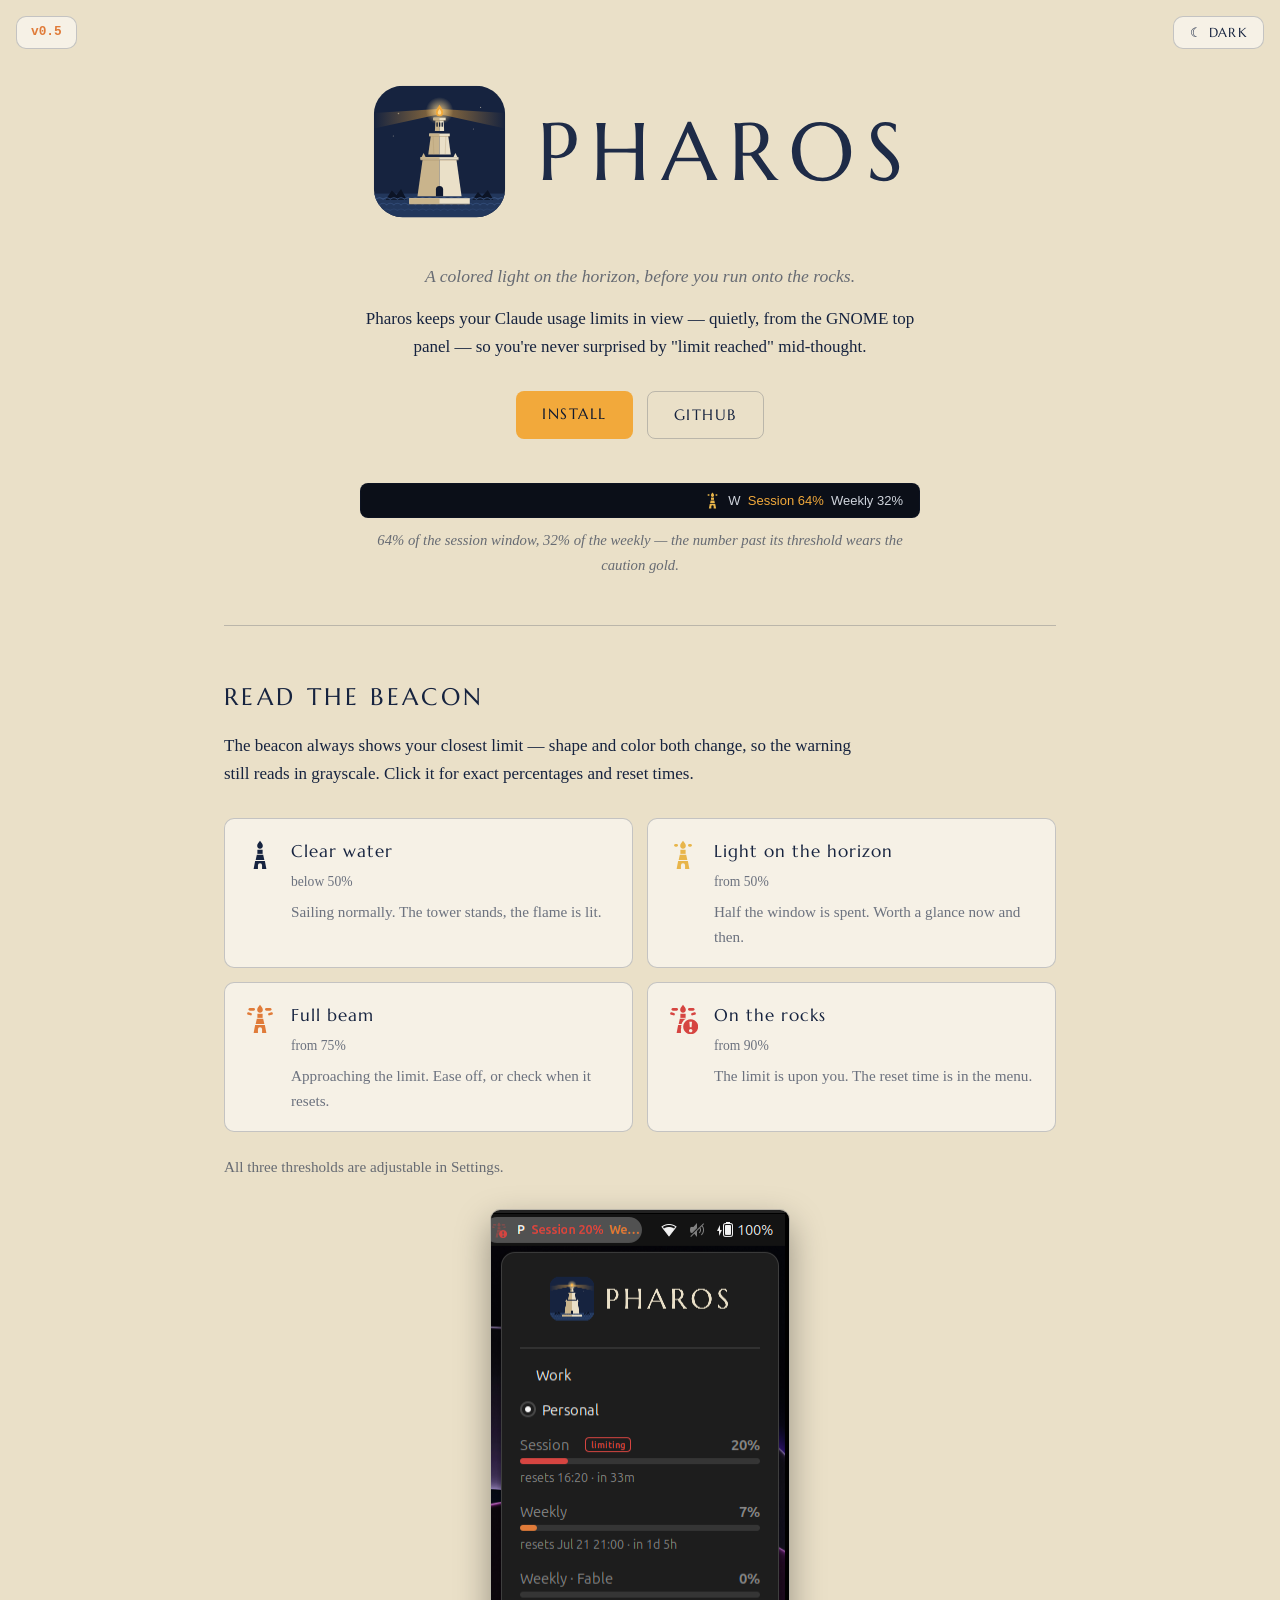
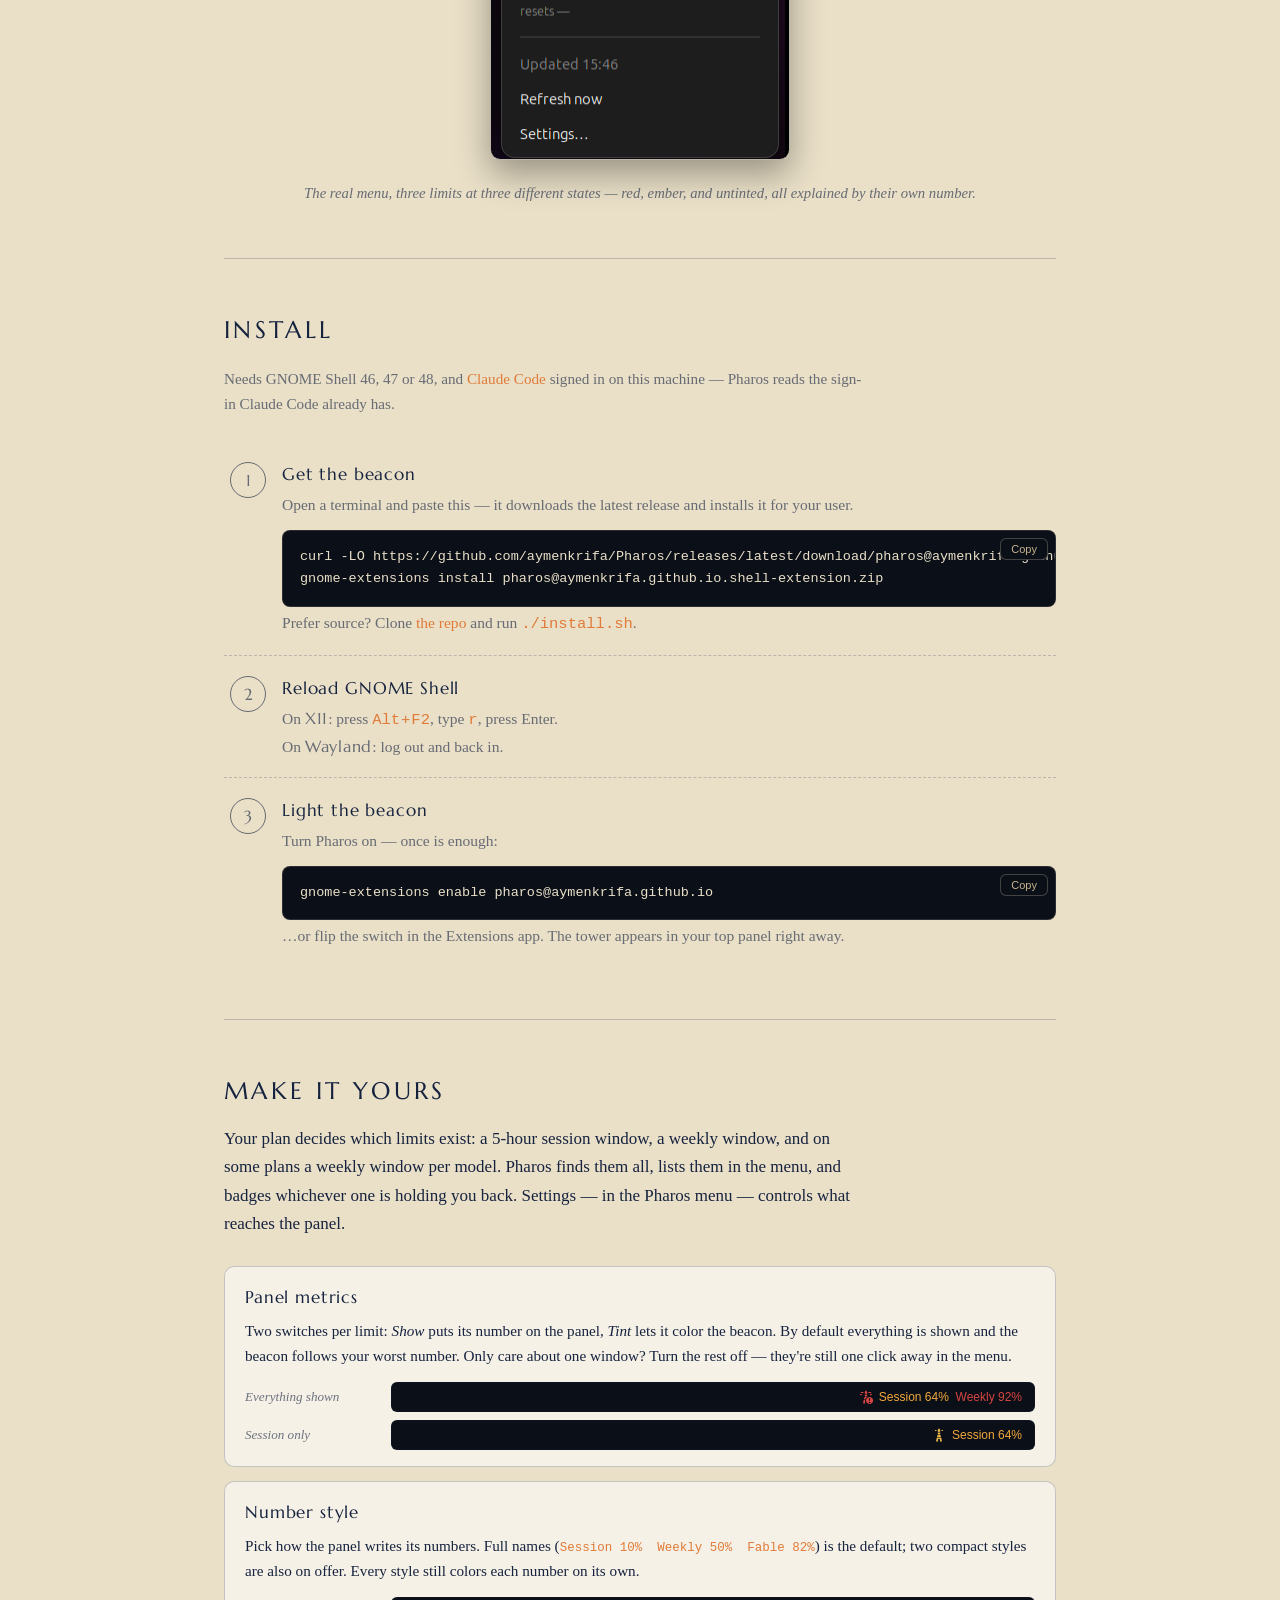
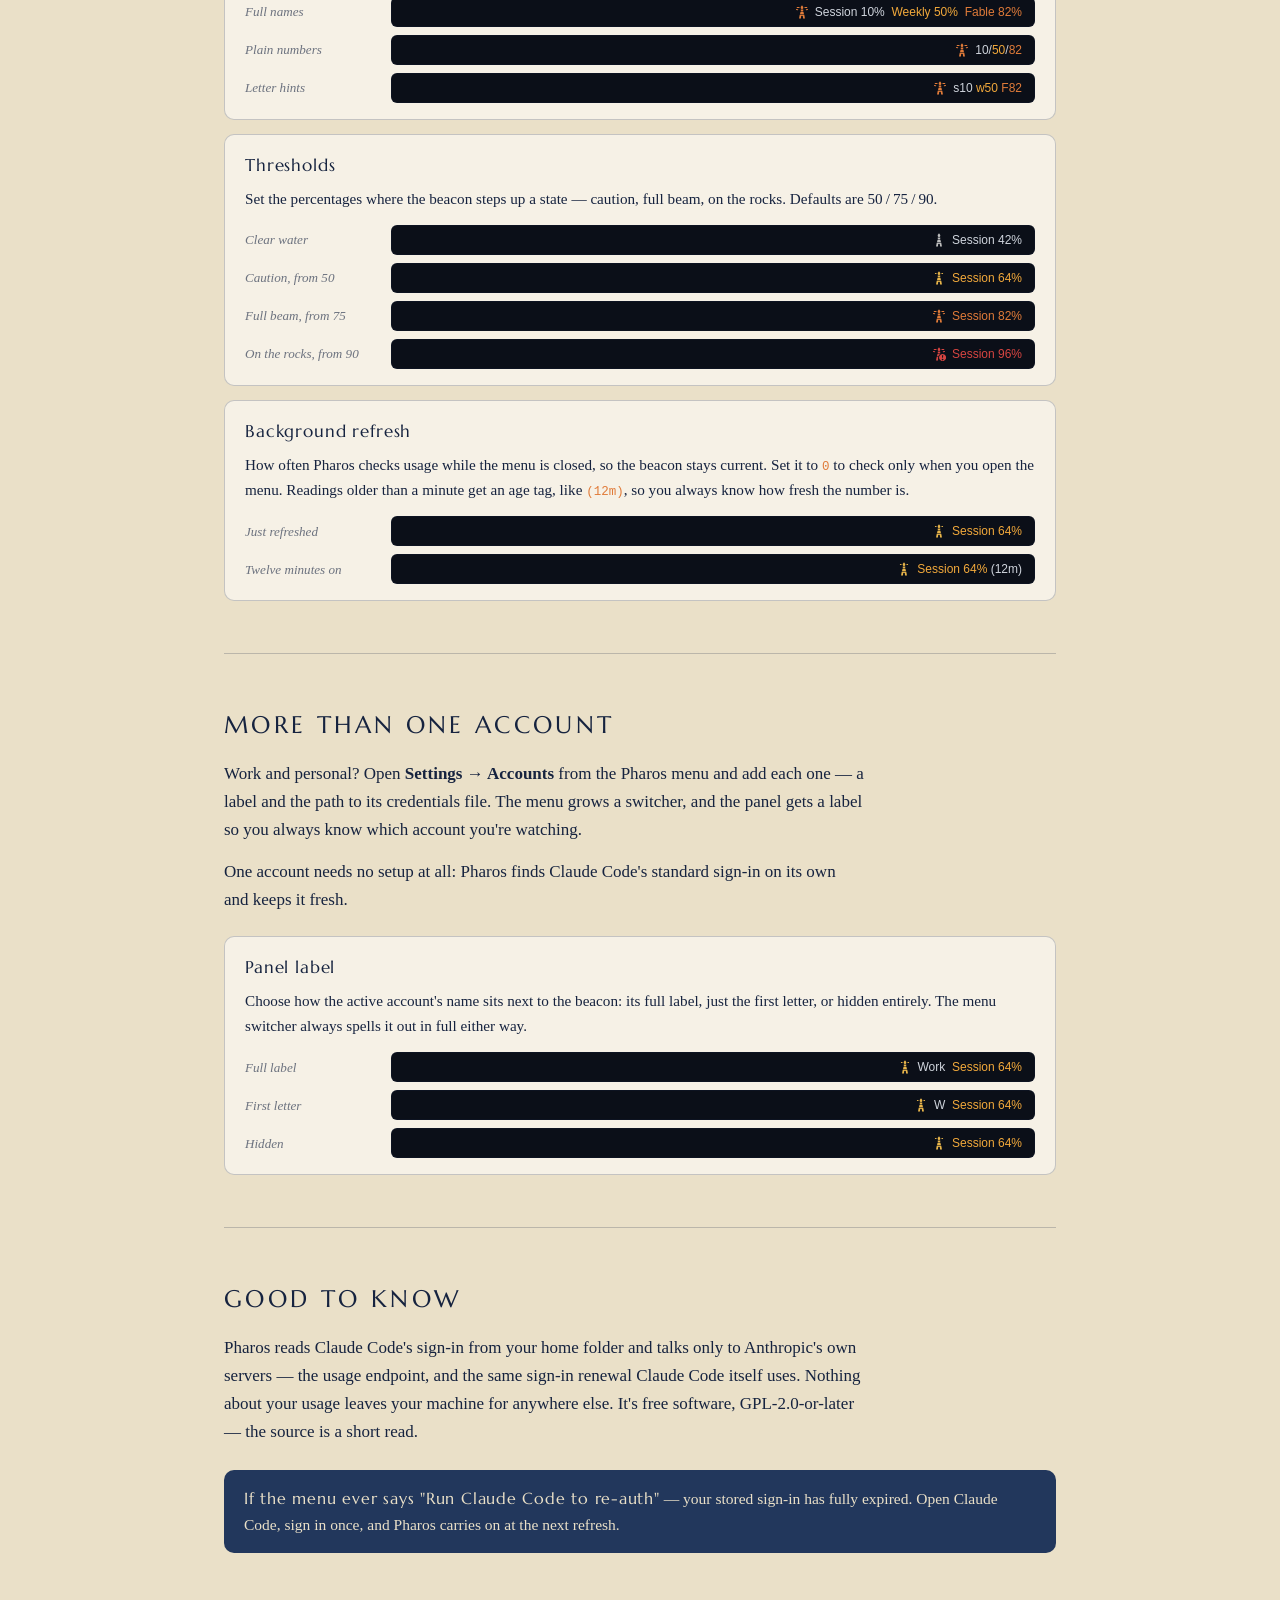
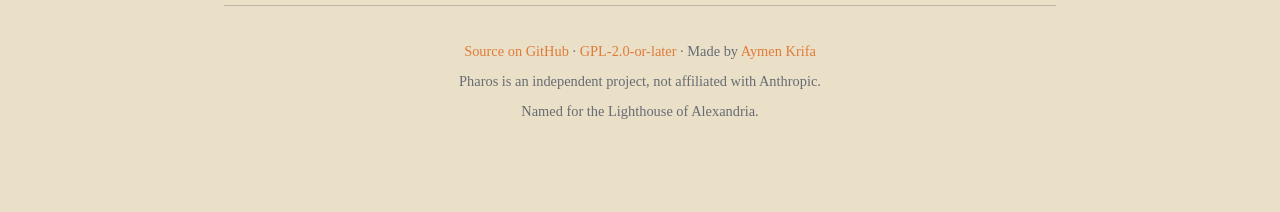
==== docs/index.html @ 715afb6a "Add a real screenshot of the Pharos menu Captured from a nested GNOME Shell test session against a r" ====
<!DOCTYPE html>
<html lang="en">
<head>
<meta charset="utf-8">
<meta name="viewport" content="width=device-width, initial-scale=1">
<title>Pharos — your Claude usage, on the horizon</title>
<meta name="description" content="Pharos is a GNOME Shell extension that keeps your Claude 5-hour and 7-day usage limits in the top panel — a beacon that warns you before you run onto the rocks.">
<link rel="canonical" href="https://pharos.aymenkrifa.com/">
<link rel="icon" href="pharos-mark.svg" type="image/svg+xml">
<link rel="preconnect" href="https://fonts.googleapis.com">
<link href="https://fonts.googleapis.com/css2?family=Marcellus&display=swap" rel="stylesheet">
<script>
  // Apply the stored theme before first paint to avoid a flash.
  const t = localStorage.getItem('pharos-theme');
  if (t) document.documentElement.dataset.theme = t;
</script>
<style>
  :root {
    --night:#16233F; --night-2:#0F1930; --stone:#EAE0C8; --stone-s:#C9B48C;
    --gold:#F2A93B; --ember:#E07B39; --rocks:#D64541; --sea:#22375C;
    /* semantic tokens — dark by default */
    --bg: var(--night-2); --card: var(--night);
    --text: var(--stone); --muted: var(--stone-s);
    --line: rgba(234,224,200,.14); --code-bg: #0b0f18;
    --link: var(--gold);
    color-scheme: dark;
  }
  :root[data-theme="light"] {
    --bg: var(--stone); --card: rgba(255,255,255,.55);
    --text: var(--night); --muted: rgba(22,35,63,.62);
    --line: rgba(22,35,63,.22); --link: var(--ember);
    color-scheme: light;
  }
  @media (prefers-color-scheme: light) {
    :root:not([data-theme="dark"]) {
      --bg: var(--stone); --card: rgba(255,255,255,.55);
      --text: var(--night); --muted: rgba(22,35,63,.62);
      --line: rgba(22,35,63,.22); --link: var(--ember);
      color-scheme: light;
    }
  }

  /* theme-dependent image swaps */
  .only-light { display: none; }
  :root[data-theme="light"] .only-dark { display: none; }
  :root[data-theme="light"] .only-light { display: inline-block; }
  @media (prefers-color-scheme: light) {
    :root:not([data-theme="dark"]) .only-dark { display: none; }
    :root:not([data-theme="dark"]) .only-light { display: inline-block; }
  }

  * { box-sizing:border-box; margin:0; }
  html { scroll-behavior:smooth; }
  body {
    background:var(--bg); color:var(--text);
    font: 17px/1.65 Georgia, 'Times New Roman', serif;
  }
  h1,h2,h3 { font-family:'Marcellus', Georgia, serif; font-weight:400; letter-spacing:.08em; }
  h2 { font-size: 1.5rem; text-transform: uppercase; letter-spacing: .14em; }
  a { color: var(--link); text-decoration: none; }
  a:hover { text-decoration: underline; }
  main { max-width: 880px; margin: 0 auto; padding: 0 24px 80px; }

  #theme-toggle {
    position: fixed; top: 16px; right: 16px; z-index: 10;
    padding: 9px 16px; border-radius: 10px;
    border: 1px solid var(--line); background: var(--card); color: var(--text);
    font-family: 'Marcellus', Georgia, serif; font-size: .82rem;
    letter-spacing: .1em; text-transform: uppercase;
    cursor: pointer; line-height: 1;
  }
  #theme-toggle:hover { border-color: var(--muted); }

  /* Version reads like code, not prose: mono face + accent color so it's
     legible and actually catches the eye against the heading serif. */
  #ver-badge {
    position: fixed; top: 16px; left: 16px; z-index: 10;
    padding: 9px 14px; border-radius: 10px;
    border: 1px solid var(--line); background: var(--card); color: var(--link);
    font: 600 .8rem/1 'JetBrains Mono', 'Fira Mono', monospace;
    text-decoration: none;
  }
  #ver-badge:hover { border-color: var(--link); text-decoration: none; }

  .hero { padding: 72px 0 48px; text-align: center;
          border-bottom: 1px solid var(--line); }
  .hero img.lockup { max-width: 560px; width: 100%; height: auto; }
  .hero p.tag { margin-top: 22px; color: var(--muted); font-style: italic; font-size: 1.1rem; }
  .hero p.what { margin: 14px auto 0; max-width: 560px; }
  .cta { margin-top: 30px; display: flex; gap: 14px; justify-content: center; flex-wrap: wrap; }
  .cta a {
    display: inline-block; padding: 11px 26px; border-radius: 8px;
    font-family: 'Marcellus', Georgia, serif; letter-spacing: .1em; text-transform: uppercase;
    font-size: .92rem;
  }
  .cta a.primary { background: var(--gold); color: var(--night-2); }
  .cta a.primary:hover { text-decoration: none; filter: brightness(1.07); }
  .cta a.ghost { border: 1px solid var(--line); color: var(--text); }
  .cta a.ghost:hover { text-decoration: none; border-color: var(--muted); }

  /* simulated top bar — the GNOME bar is dark chrome in both themes */
  .panel-demo { margin: 44px auto 0; max-width: 560px; }
  .panel-demo .bar {
    background: #0b0f18; border-radius: 8px; padding: 8px 16px;
    display: flex; justify-content: flex-end; align-items: center; gap: 7px;
    font: 13px/1 'Cantarell', 'Segoe UI', sans-serif; color: var(--gold);
    border: 1px solid var(--line);
  }
  .panel-demo .bar img { width: 17px; height: 17px; display: block; }
  .panel-demo .caption { margin-top: 10px; color: var(--muted); font-size: .92rem; font-style: italic; }

  section { padding: 52px 0; border-bottom: 1px solid var(--line); }
  section > p { max-width: 640px; }
  .lede { margin-top: 14px; }

  /* settings cards */
  .opts { margin-top: 28px; display: grid; gap: 14px; }
  .opt {
    background: var(--card); border: 1px solid var(--line);
    border-radius: 10px; padding: 16px 20px;
  }
  .opt b { font-family: 'Marcellus', Georgia, serif; font-weight: 400; letter-spacing: .05em; }
  .opt p { margin-top: 6px; font-size: .95rem; }
  .opt code { font: 12.5px/1.5 'JetBrains Mono', 'Fira Mono', monospace; }

  /* miniatures of the top bar, one per settings card */
  .demos { margin-top: 14px; display: grid; gap: 8px; }
  .demos .row { display: grid; grid-template-columns: 134px 1fr; gap: 12px; align-items: center; }
  @media (max-width: 560px) { .demos .row { grid-template-columns: 1fr; gap: 5px; } }
  .demos .lbl { color: var(--muted); font-size: .82rem; font-style: italic; }
  .demos .bar {
    background: #0b0f18; border-radius: 6px; padding: 7px 12px;
    display: flex; justify-content: flex-end; align-items: center; gap: 6px;
    font: 12px/1 'Cantarell', 'Segoe UI', sans-serif; color: #cfd4dc;
    border: 1px solid var(--line); overflow-x: auto;
  }
  /* the bars are dark chrome in both themes, so the icons never swap */
  .demos .bar img { width: 14px; height: 14px; display: block; flex: none; }
  .demos .bar span { white-space: nowrap; }

  /* real menu screenshot */
  .menu-shot { margin-top: 30px; text-align: center; }
  .menu-shot img {
    max-width: 300px; width: 100%; border-radius: 10px;
    border: 1px solid var(--line); box-shadow: 0 14px 34px rgba(0,0,0,.35);
  }
  .menu-shot .caption { margin-top: 12px; color: var(--muted); font-size: .92rem; font-style: italic; }

  /* beacon states */
  .states { margin-top: 30px; display: grid; grid-template-columns: 1fr 1fr; gap: 14px; }
  @media (max-width: 640px) { .states { grid-template-columns: 1fr; } }
  .state {
    background: var(--card); border: 1px solid var(--line);
    border-radius: 10px; padding: 18px 20px; display: flex; gap: 16px; align-items: flex-start;
  }
  .state img { width: 30px; height: 30px; flex: none; margin-top: 3px; }
  .state b { font-family: 'Marcellus', Georgia, serif; font-weight: 400; letter-spacing: .06em;
             display: block; margin-bottom: 2px; }
  .state .at { color: var(--muted); font-size: .85rem; }
  .state p { font-size: .95rem; color: var(--muted); margin-top: 4px; }

  /* install */
  ol.steps { margin: 26px 0 0; padding: 0; list-style: none; counter-reset: step; }
  ol.steps li { counter-increment: step; padding: 18px 0 18px 58px; position: relative; }
  ol.steps li + li { border-top: 1px dashed var(--line); }
  ol.steps li::before {
    content: counter(step); position: absolute; left: 6px; top: 20px;
    width: 34px; height: 34px; border-radius: 50%; border: 1px solid var(--muted);
    color: var(--muted); display: flex; align-items: center; justify-content: center;
    font-family: 'Marcellus', Georgia, serif; font-size: 1rem;
  }
  ol.steps li b { font-family:'Marcellus', Georgia, serif; font-weight: 400; letter-spacing: .05em; }
  ol.steps li p { color: var(--muted); font-size: .97rem; margin-top: 3px; }
  /* terminal blocks stay dark in both themes — that's what a terminal looks like.
     The copy button lives on a non-scrolling wrapper so it stays pinned at the
     visible corner while the code scrolls sideways underneath it. */
  .codeblock { position: relative; margin-top: 12px; }
  pre {
    background: var(--code-bg); border: 1px solid rgba(234,224,200,.14);
    border-radius: 8px; padding: 15px 17px; overflow-x: auto;
    font: 13.5px/1.65 'JetBrains Mono', 'Fira Mono', monospace; color: var(--stone);
  }
  .codeblock .copy {
    position: absolute; top: 8px; right: 8px; border: 1px solid rgba(234,224,200,.25);
    background: var(--code-bg); color: var(--stone-s); border-radius: 6px;
    font: 11px 'Cantarell', sans-serif; padding: 4px 10px; cursor: pointer;
  }
  .codeblock .copy:hover { color: var(--stone); border-color: var(--stone-s); }
  code { color: var(--link); }
  pre code { color: inherit; }
  .req { margin-top: 16px; color: var(--muted); font-size: .95rem; }

  .note {
    margin-top: 24px; background: var(--sea); color: var(--stone);
    border-radius: 10px; padding: 16px 20px; font-size: .97rem;
  }
  .note b { font-family:'Marcellus', Georgia, serif; font-weight:400; letter-spacing:.05em; }
  .note code { color: var(--gold); }

  footer { padding: 34px 0 10px; text-align: center; color: var(--muted); font-size: .9rem; }
  footer p + p { margin-top: 6px; }
</style>
</head>
<body>
<a id="ver-badge" href="https://github.com/aymenkrifa/Pharos/releases/latest" target="_blank" rel="noopener" aria-label="Latest release">v0.5</a>
<button id="theme-toggle" aria-label="Switch between dark and light mode">☀</button>
<main>

  <div class="hero">
    <img class="lockup only-dark" src="pharos-logo-dark.svg" alt="Pharos" width="560" height="159">
    <img class="lockup only-light" src="pharos-logo-light.svg" alt="Pharos" width="560" height="159">
    <p class="tag">A colored light on the horizon, before you run onto the rocks.</p>
    <p class="what">Pharos keeps your Claude usage limits in view — quietly, from the
    GNOME top panel — so you're never surprised by "limit reached" mid-thought.</p>
    <div class="cta">
      <a class="primary" href="#install">Install</a>
      <a class="ghost" href="https://github.com/aymenkrifa/Pharos" target="_blank" rel="noopener">GitHub</a>
    </div>
    <div class="panel-demo">
      <div class="bar" aria-label="Simulated GNOME top bar">
        <img src="pharos-state-caution.svg" alt="Pharos beacon, caution state">
        <span style="color:#cfd4dc">W&nbsp;&nbsp;<span style="color:var(--gold)">Session&nbsp;64%</span>&nbsp;&nbsp;Weekly&nbsp;32%</span>
      </div>
      <p class="caption">64% of the session window, 32% of the weekly — the number
      past its threshold wears the caution gold.</p>
    </div>
  </div>

  <section id="beacon">
    <h2>Read the beacon</h2>
    <p class="lede">The beacon always shows your closest limit — shape and
    color both change, so the warning still reads in grayscale. Click it for
    exact percentages and reset times.</p>
    <div class="states">
      <div class="state">
        <img class="only-dark" src="pharos-state-ok.svg" alt="Tower with flame, untinted">
        <img class="only-light" src="pharos-state-ok-light.svg" alt="Tower with flame, untinted">
        <div><b>Clear water</b> <span class="at">below 50%</span>
        <p>Sailing normally. The tower stands, the flame is lit.</p></div>
      </div>
      <div class="state">
        <img src="pharos-state-caution.svg" alt="Tower with short rays, gold">
        <div><b>Light on the horizon</b> <span class="at">from 50%</span>
        <p>Half the window is spent. Worth a glance now and then.</p></div>
      </div>
      <div class="state">
        <img src="pharos-state-warning.svg" alt="Tower with full beam, ember">
        <div><b>Full beam</b> <span class="at">from 75%</span>
        <p>Approaching the limit. Ease off, or check when it resets.</p></div>
      </div>
      <div class="state">
        <img src="pharos-state-critical.svg" alt="Tower with beam and exclamation badge, red">
        <div><b>On the rocks</b> <span class="at">from 90%</span>
        <p>The limit is upon you. The reset time is in the menu.</p></div>
      </div>
    </div>
    <p style="margin-top:22px; color:var(--muted); font-size:.95rem;">
    All three thresholds are adjustable in Settings.</p>
    <div class="menu-shot">
      <img src="pharos-menu.png" width="300" height="551" loading="lazy" alt="The Pharos menu open: an account switcher, then Session at 20% tinted red (critical, badged 'limiting'), Weekly at 7% tinted ember (warning), and Weekly · Fable at 0% untinted (clear water)">
      <p class="caption">The real menu, three limits at three different states —
      red, ember, and untinted, all explained by their own number.</p>
    </div>
  </section>

  <section id="install">
    <h2>Install</h2>
    <p class="req">Needs GNOME Shell 46, 47 or 48, and
    <a href="https://claude.com/product/claude-code" target="_blank" rel="noopener">Claude Code</a> signed in on
    this machine — Pharos reads the sign-in Claude Code already has.</p>
    <ol class="steps">
      <li>
        <b>Get the beacon</b>
        <p>Open a terminal and paste this — it downloads the latest release and
        installs it for your user.</p>
        <div class="codeblock"><button class="copy" data-copy>Copy</button><pre><code>curl -LO https://github.com/aymenkrifa/Pharos/releases/latest/download/pharos@aymenkrifa.github.io.shell-extension.zip
gnome-extensions install pharos@aymenkrifa.github.io.shell-extension.zip</code></pre></div>
        <p>Prefer source? Clone
        <a href="https://github.com/aymenkrifa/Pharos" target="_blank" rel="noopener">the repo</a> and run
        <code>./install.sh</code>.</p>
      </li>
      <li>
        <b>Reload GNOME Shell</b>
        <p>On <b>X11</b>: press <code>Alt&#8202;+&#8202;F2</code>, type <code>r</code>, press Enter.<br>
        On <b>Wayland</b>: log out and back in.</p>
      </li>
      <li>
        <b>Light the beacon</b>
        <p>Turn Pharos on — once is enough:</p>
        <div class="codeblock"><button class="copy" data-copy>Copy</button><pre><code>gnome-extensions enable pharos@aymenkrifa.github.io</code></pre></div>
        <p>…or flip the switch in the Extensions app. The tower appears in your
        top panel right away.</p>
      </li>
    </ol>
  </section>

  <section id="settings">
    <h2>Make it yours</h2>
    <p class="lede">Your plan decides which limits exist: a 5-hour session
    window, a weekly window, and on some plans a weekly window per model.
    Pharos finds them all, lists them in the menu, and badges whichever one is
    holding you back. Settings — in the Pharos menu — controls what reaches
    the panel.</p>
    <div class="opts">
      <div class="opt"><b>Panel metrics</b>
        <p>Two switches per limit: <i>Show</i> puts its number on the panel,
        <i>Tint</i> lets it color the beacon. By default everything is shown
        and the beacon follows your worst number. Only care about one window?
        Turn the rest off — they're still one click away in the menu.</p>
        <div class="demos">
          <div class="row">
            <span class="lbl">Everything shown</span>
            <div class="bar">
              <img src="pharos-state-critical.svg" alt="Beacon, on the rocks">
              <span><span style="color:var(--gold)">Session&nbsp;64%</span>&nbsp;&nbsp;<span style="color:var(--rocks)">Weekly&nbsp;92%</span></span>
            </div>
          </div>
          <div class="row">
            <span class="lbl">Session only</span>
            <div class="bar">
              <img src="pharos-state-caution.svg" alt="Beacon, caution">
              <span><span style="color:var(--gold)">Session&nbsp;64%</span></span>
            </div>
          </div>
        </div>
      </div>
      <div class="opt"><b>Number style</b>
        <p>Pick how the panel writes its numbers. Full names
        (<code>Session 10%&nbsp; Weekly 50%&nbsp; Fable 82%</code>) is the
        default; two compact styles are also on offer. Every style still
        colors each number on its own.</p>
        <div class="demos">
          <div class="row">
            <span class="lbl">Full names</span>
            <div class="bar">
              <img src="pharos-state-warning.svg" alt="Beacon, full beam">
              <span>Session&nbsp;10%&nbsp;&nbsp;<span style="color:var(--gold)">Weekly&nbsp;50%</span>&nbsp;&nbsp;<span style="color:var(--ember)">Fable&nbsp;82%</span></span>
            </div>
          </div>
          <div class="row">
            <span class="lbl">Plain numbers</span>
            <div class="bar">
              <img src="pharos-state-warning.svg" alt="Beacon, full beam">
              <span>10/<span style="color:var(--gold)">50</span>/<span style="color:var(--ember)">82</span></span>
            </div>
          </div>
          <div class="row">
            <span class="lbl">Letter hints</span>
            <div class="bar">
              <img src="pharos-state-warning.svg" alt="Beacon, full beam">
              <span>s10 <span style="color:var(--gold)">w50</span> <span style="color:var(--ember)">F82</span></span>
            </div>
          </div>
        </div>
      </div>
      <div class="opt"><b>Thresholds</b>
        <p>Set the percentages where the beacon steps up a state — caution,
        full beam, on the rocks. Defaults are
        50&thinsp;/&thinsp;75&thinsp;/&thinsp;90.</p>
        <div class="demos">
          <div class="row">
            <span class="lbl">Clear water</span>
            <div class="bar">
              <img src="pharos-state-ok.svg" alt="Beacon, clear water">
              <span>Session&nbsp;42%</span>
            </div>
          </div>
          <div class="row">
            <span class="lbl">Caution, from 50</span>
            <div class="bar">
              <img src="pharos-state-caution.svg" alt="Beacon, caution">
              <span style="color:var(--gold)">Session&nbsp;64%</span>
            </div>
          </div>
          <div class="row">
            <span class="lbl">Full beam, from 75</span>
            <div class="bar">
              <img src="pharos-state-warning.svg" alt="Beacon, full beam">
              <span style="color:var(--ember)">Session&nbsp;82%</span>
            </div>
          </div>
          <div class="row">
            <span class="lbl">On the rocks, from 90</span>
            <div class="bar">
              <img src="pharos-state-critical.svg" alt="Beacon, on the rocks">
              <span style="color:var(--rocks)">Session&nbsp;96%</span>
            </div>
          </div>
        </div>
      </div>
      <div class="opt"><b>Background refresh</b>
        <p>How often Pharos checks usage while the menu is closed, so the
        beacon stays current. Set it to <code>0</code> to check only when you
        open the menu. Readings older than a minute get an age tag, like
        <code>(12m)</code>, so you always know how fresh the number is.</p>
        <div class="demos">
          <div class="row">
            <span class="lbl">Just refreshed</span>
            <div class="bar">
              <img src="pharos-state-caution.svg" alt="Beacon, caution">
              <span style="color:var(--gold)">Session&nbsp;64%</span>
            </div>
          </div>
          <div class="row">
            <span class="lbl">Twelve minutes on</span>
            <div class="bar">
              <img src="pharos-state-caution.svg" alt="Beacon, caution">
              <span><span style="color:var(--gold)">Session&nbsp;64%</span>&nbsp;(12m)</span>
            </div>
          </div>
        </div>
      </div>
    </div>
  </section>

  <section id="accounts">
    <h2>More than one account</h2>
    <p class="lede">Work and personal? Open <b>Settings → Accounts</b> from the Pharos
    menu and add each one — a label and the path to its credentials file. The menu
    grows a switcher, and the panel gets a label so you always know which
    account you're watching.</p>
    <p style="margin-top:14px;">One account needs no setup at all: Pharos finds
    Claude Code's standard sign-in on its own and keeps it fresh.</p>
    <div class="opts" style="margin-top:22px;">
      <div class="opt"><b>Panel label</b>
        <p>Choose how the active account's name sits next to the beacon: its
        full label, just the first letter, or hidden entirely. The menu
        switcher always spells it out in full either way.</p>
        <div class="demos">
          <div class="row">
            <span class="lbl">Full label</span>
            <div class="bar">
              <img src="pharos-state-caution.svg" alt="Beacon, caution">
              <span>Work&nbsp;&nbsp;<span style="color:var(--gold)">Session&nbsp;64%</span></span>
            </div>
          </div>
          <div class="row">
            <span class="lbl">First letter</span>
            <div class="bar">
              <img src="pharos-state-caution.svg" alt="Beacon, caution">
              <span>W&nbsp;&nbsp;<span style="color:var(--gold)">Session&nbsp;64%</span></span>
            </div>
          </div>
          <div class="row">
            <span class="lbl">Hidden</span>
            <div class="bar">
              <img src="pharos-state-caution.svg" alt="Beacon, caution">
              <span style="color:var(--gold)">Session&nbsp;64%</span>
            </div>
          </div>
        </div>
      </div>
    </div>
  </section>

  <section id="privacy">
    <h2>Good to know</h2>
    <p class="lede">Pharos reads Claude Code's sign-in from your home folder and talks
    only to Anthropic's own servers — the usage endpoint, and the same sign-in
    renewal Claude Code itself uses. Nothing about your usage leaves your machine
    for anywhere else. It's free software, GPL-2.0-or-later — the source is a
    short read.</p>
    <div class="note">
      <b>If the menu ever says "Run Claude Code to re-auth"</b> — your stored sign-in
      has fully expired. Open Claude Code, sign in once, and Pharos carries on at the
      next refresh.
    </div>
  </section>

  <footer>
    <p><a href="https://github.com/aymenkrifa/Pharos" target="_blank" rel="noopener">Source on GitHub</a> ·
       <a href="https://github.com/aymenkrifa/Pharos/blob/main/LICENSE" target="_blank" rel="noopener">GPL-2.0-or-later</a> ·
       Made by <a href="https://aymenkrifa.com" target="_blank" rel="noopener">Aymen Krifa</a></p>
    <p>Pharos is an independent project, not affiliated with Anthropic.</p>
    <p>Named for the Lighthouse of Alexandria.</p>
  </footer>

</main>
<script>
  // Copy buttons
  for (const btn of document.querySelectorAll('button[data-copy]')) {
    btn.addEventListener('click', async () => {
      const code = btn.parentElement.querySelector('code');
      try {
        await navigator.clipboard.writeText(code.innerText);
        btn.textContent = 'Copied';
        setTimeout(() => { btn.textContent = 'Copy'; }, 1600);
      } catch (_e) { /* clipboard unavailable; leave the button as-is */ }
    });
  }

  // Theme toggle: follows the system preference until the visitor chooses,
  // then remembers the choice.
  const root = document.documentElement;
  const toggle = document.getElementById('theme-toggle');
  const mq = matchMedia('(prefers-color-scheme: light)');
  const effective = () => root.dataset.theme ?? (mq.matches ? 'light' : 'dark');
  // The label names the mode you'd switch TO.
  const paint = () => { toggle.textContent = effective() === 'light' ? '☾ Dark' : '☀ Light'; };
  paint();
  toggle.addEventListener('click', () => {
    const next = effective() === 'light' ? 'dark' : 'light';
    root.dataset.theme = next;
    localStorage.setItem('pharos-theme', next);
    paint();
  });
  mq.addEventListener('change', paint);

  // Version badge: ships with the current version baked in (renders instantly,
  // survives an offline / rate-limited API), then corrects itself from the
  // GitHub releases API when reachable.
  const ver = document.getElementById('ver-badge');
  if (ver && window.fetch) {
    fetch('https://api.github.com/repos/aymenkrifa/Pharos/releases/latest',
          { headers: { 'Accept': 'application/vnd.github+json' } })
      .then(r => r.ok ? r.json() : null)
      .then(d => { if (d && d.tag_name) ver.textContent = d.tag_name; })
      .catch(() => { /* keep the baked-in version */ });
  }
</script>
</body>
</html>
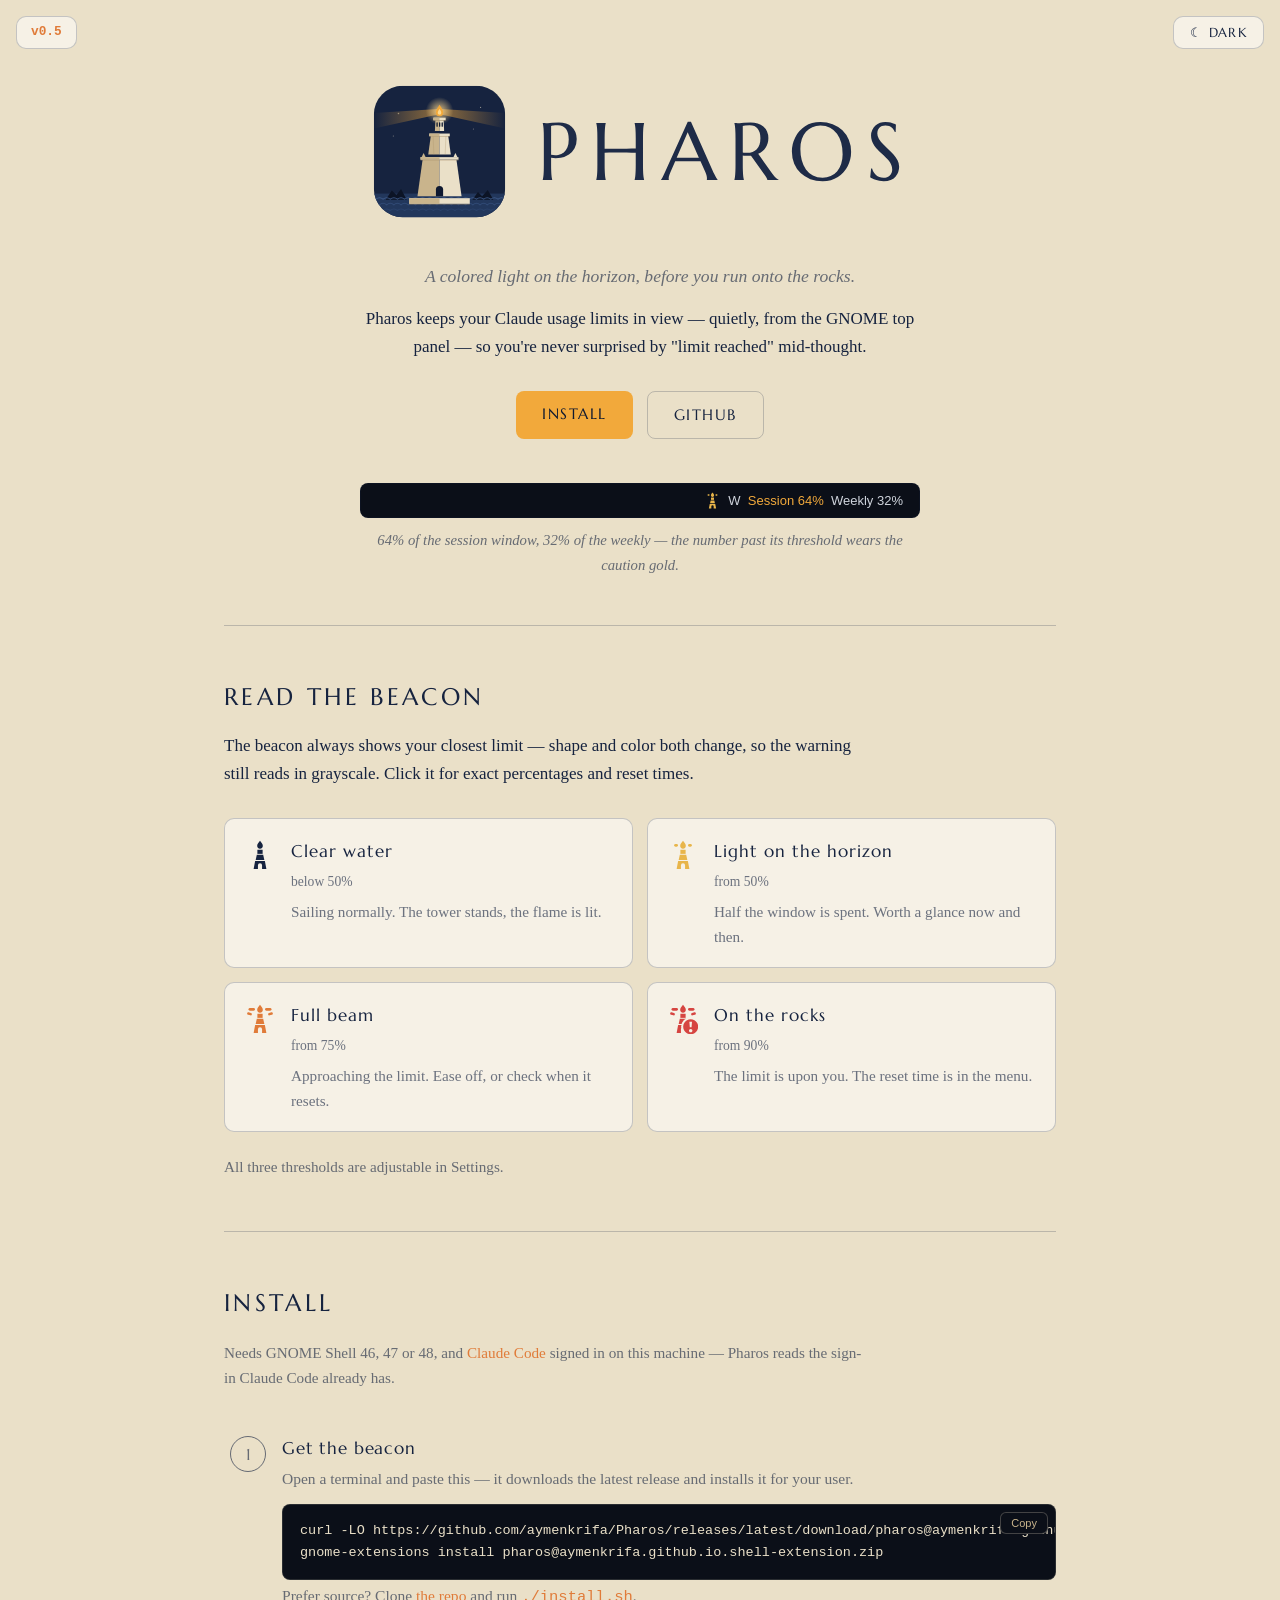
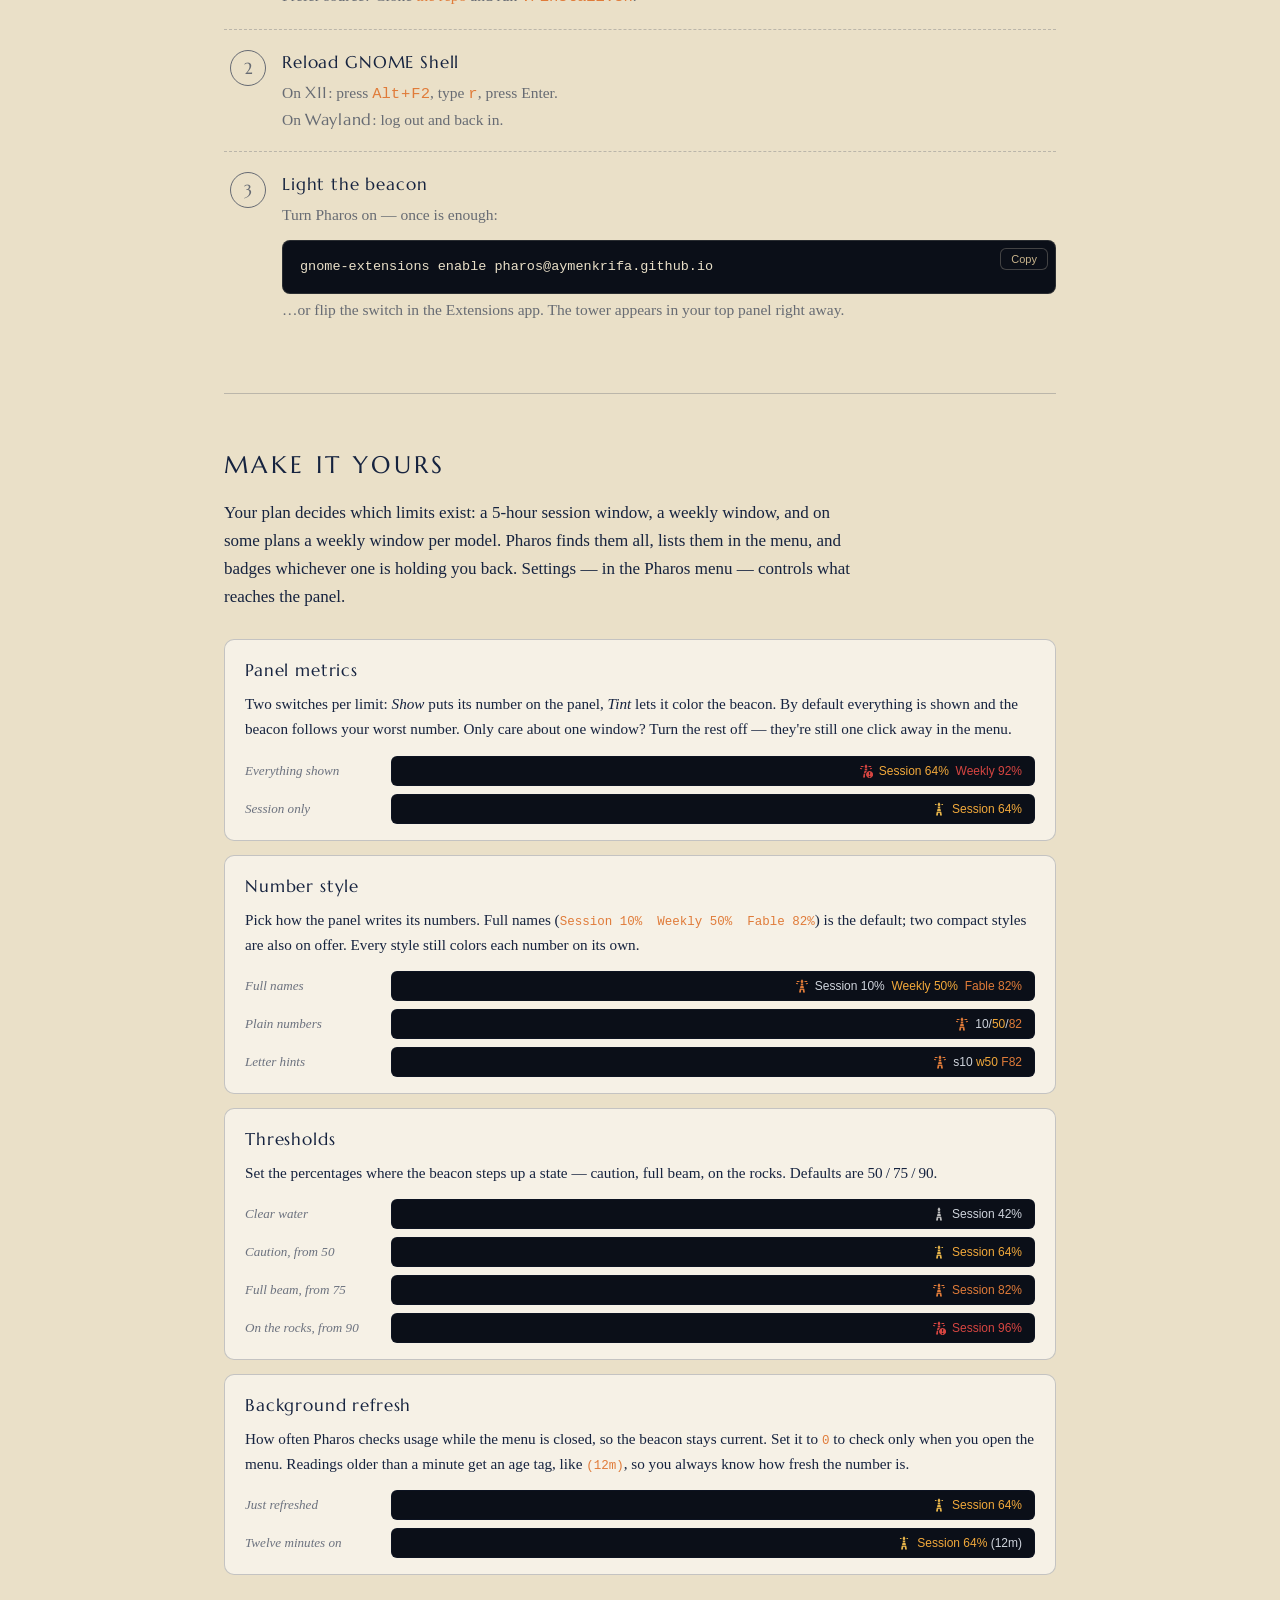
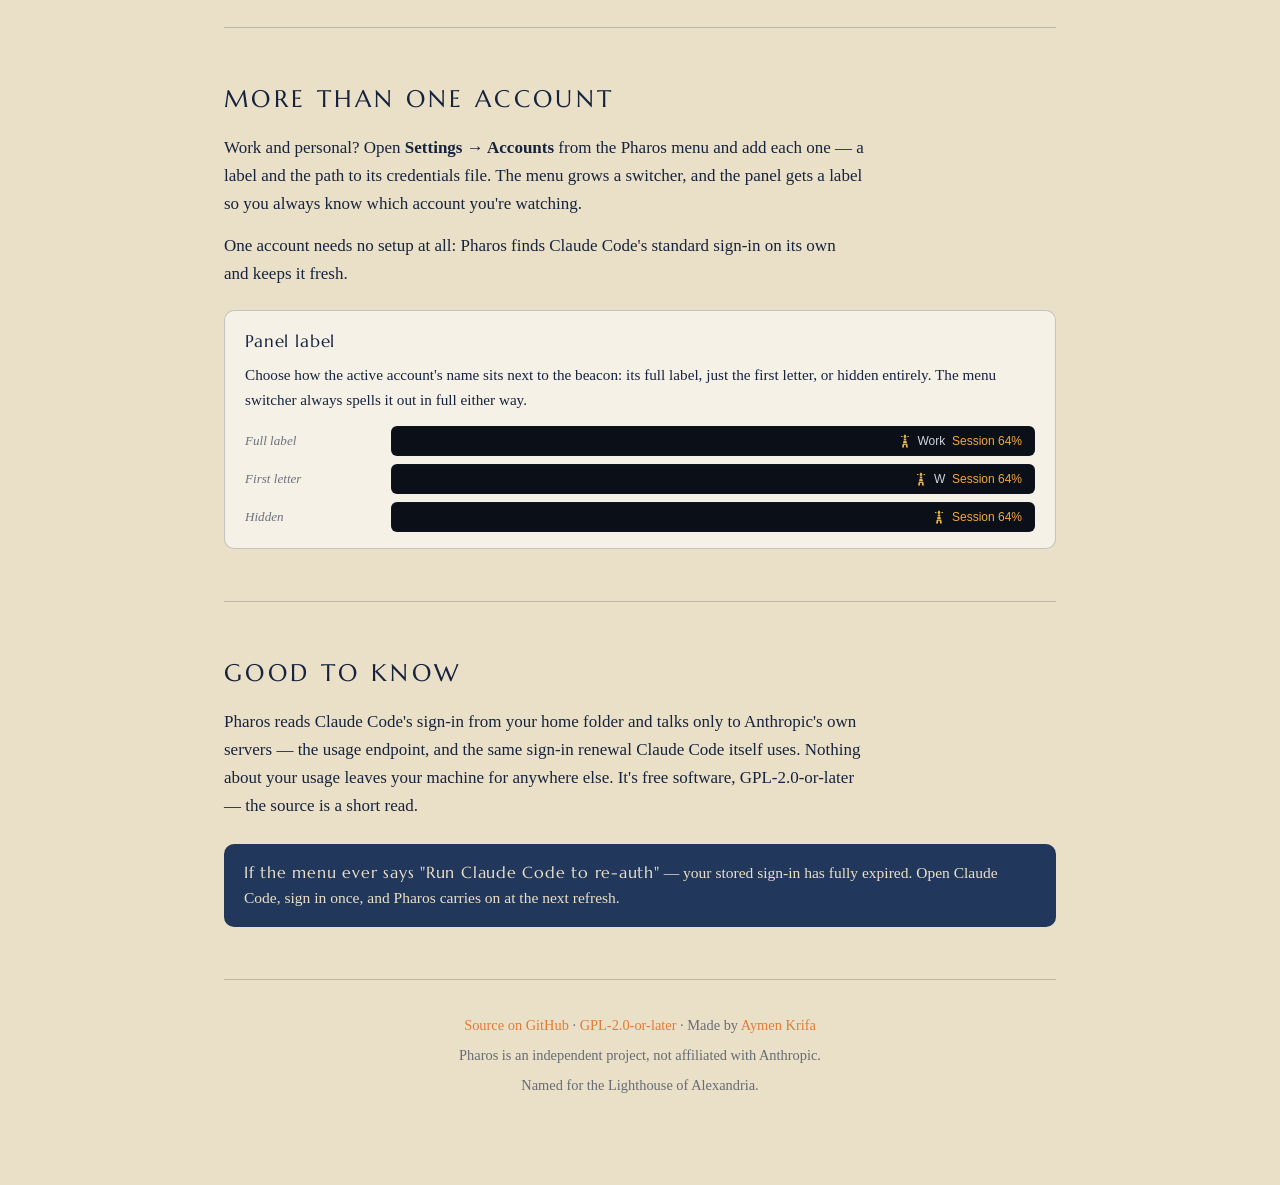
==== commit 38c23291: "Revert "Add a real screenshot of the Pharos menu" This reverts commit 715afb6ab269b2241a7039df2c5e83" ====
--- a/docs/index.html
+++ b/docs/index.html
@@ -138,14 +138,6 @@
   .demos .bar img { width: 14px; height: 14px; display: block; flex: none; }
   .demos .bar span { white-space: nowrap; }
 
-  /* real menu screenshot */
-  .menu-shot { margin-top: 30px; text-align: center; }
-  .menu-shot img {
-    max-width: 300px; width: 100%; border-radius: 10px;
-    border: 1px solid var(--line); box-shadow: 0 14px 34px rgba(0,0,0,.35);
-  }
-  .menu-shot .caption { margin-top: 12px; color: var(--muted); font-size: .92rem; font-style: italic; }
-
   /* beacon states */
   .states { margin-top: 30px; display: grid; grid-template-columns: 1fr 1fr; gap: 14px; }
   @media (max-width: 640px) { .states { grid-template-columns: 1fr; } }
@@ -256,11 +248,6 @@
     </div>
     <p style="margin-top:22px; color:var(--muted); font-size:.95rem;">
     All three thresholds are adjustable in Settings.</p>
-    <div class="menu-shot">
-      <img src="pharos-menu.png" width="300" height="551" loading="lazy" alt="The Pharos menu open: an account switcher, then Session at 20% tinted red (critical, badged 'limiting'), Weekly at 7% tinted ember (warning), and Weekly · Fable at 0% untinted (clear water)">
-      <p class="caption">The real menu, three limits at three different states —
-      red, ember, and untinted, all explained by their own number.</p>
-    </div>
   </section>
 
   <section id="install">
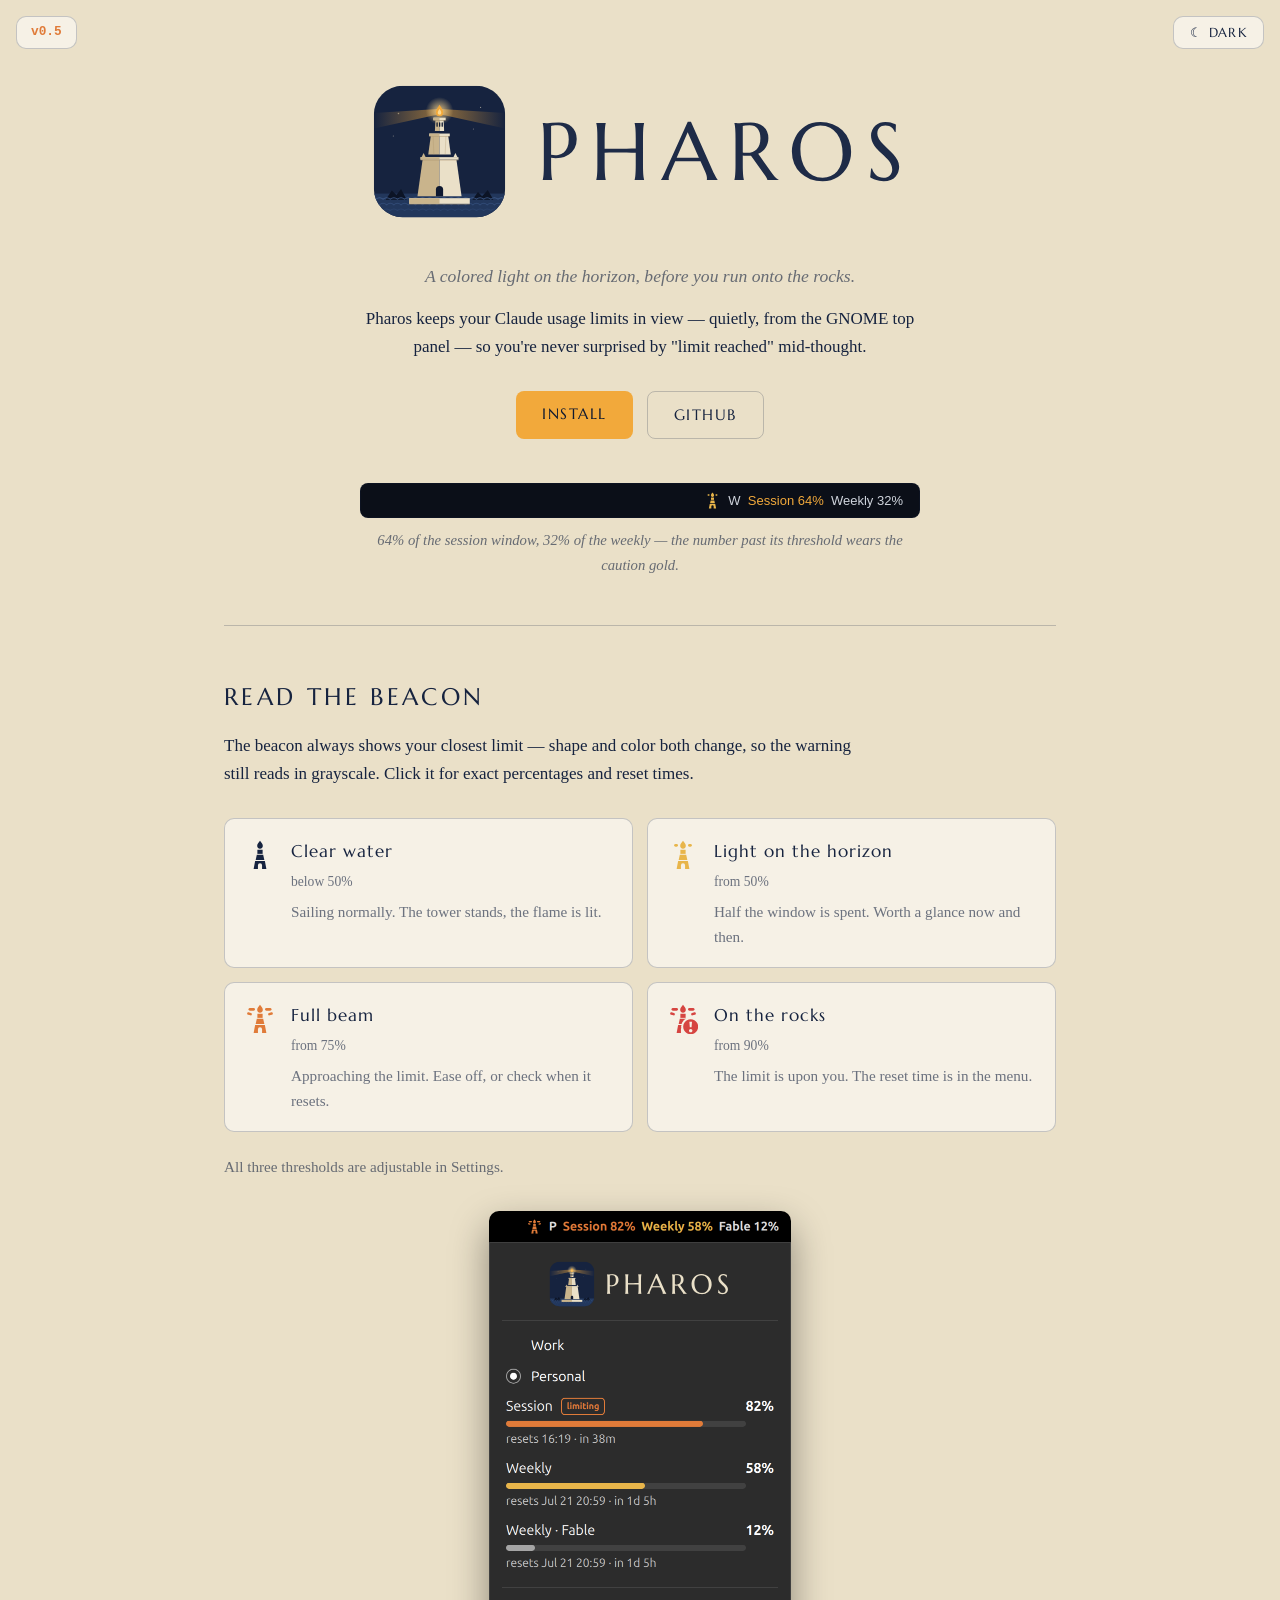
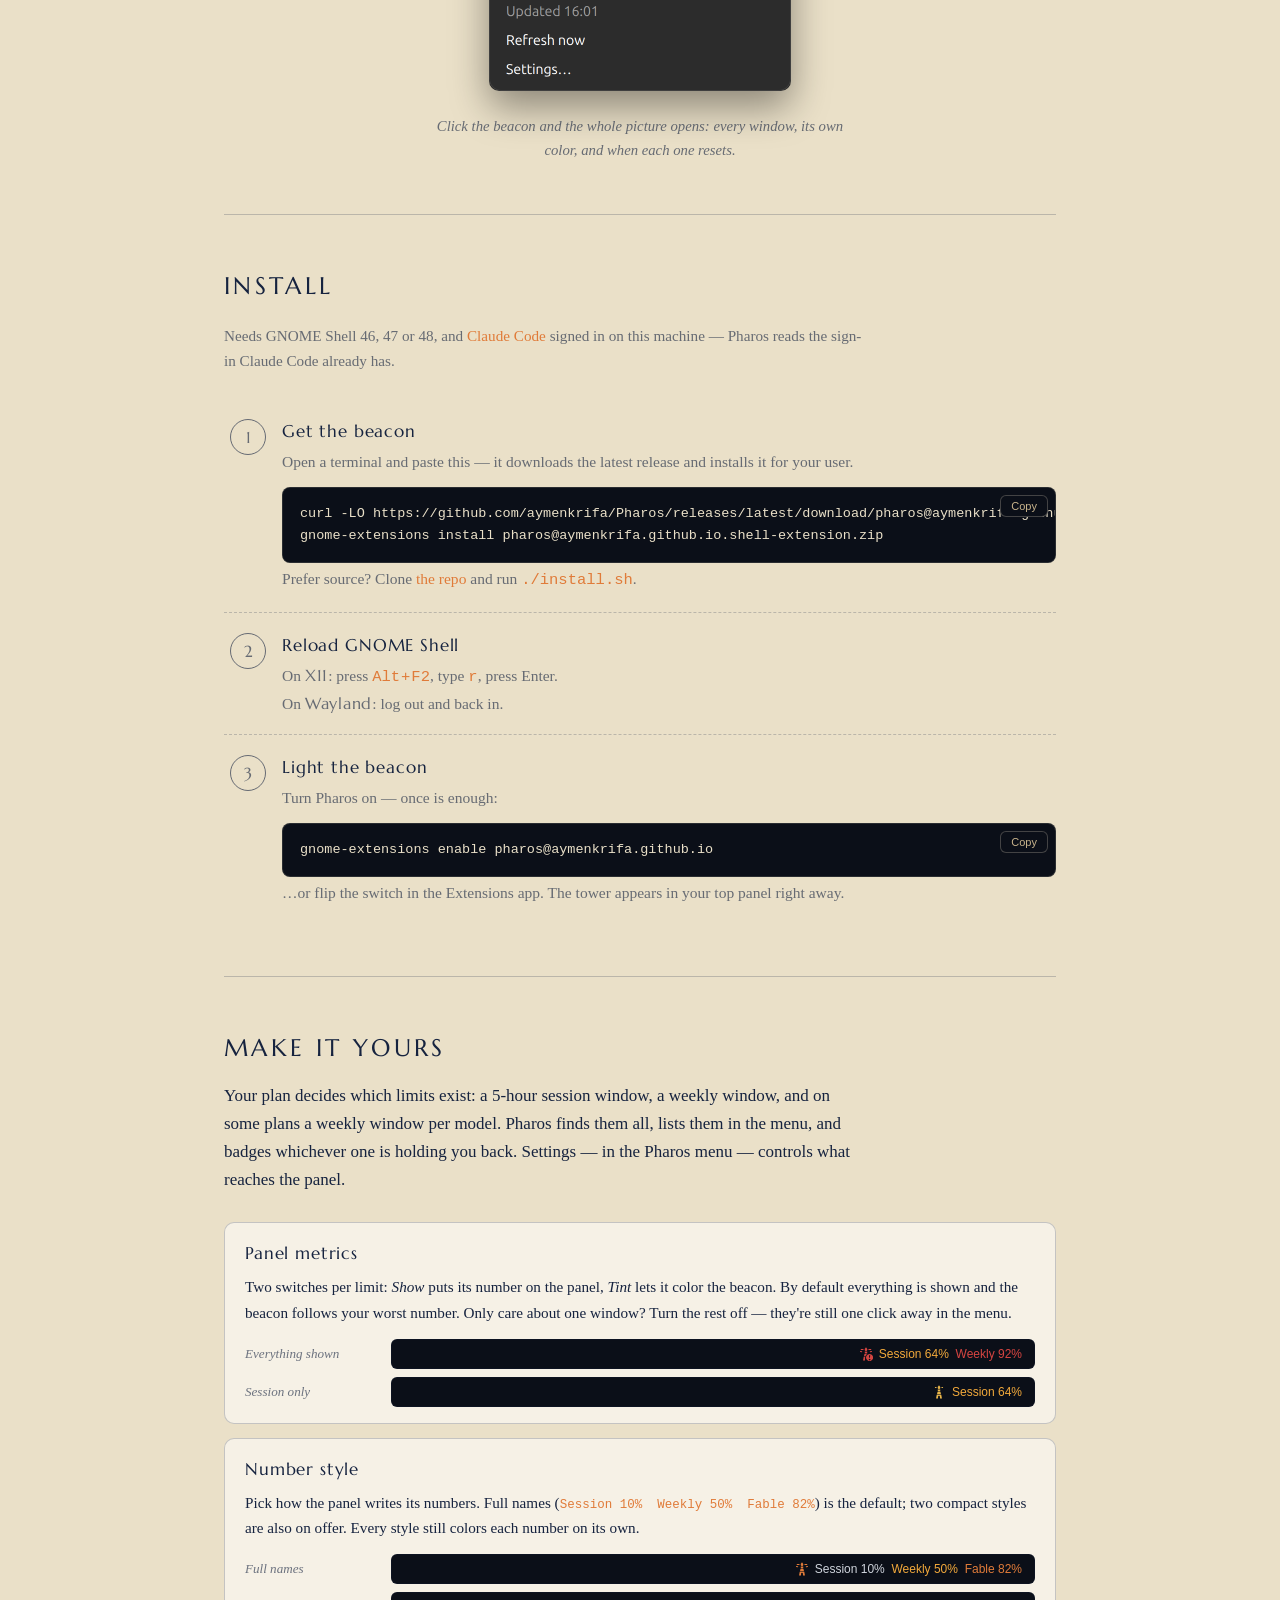
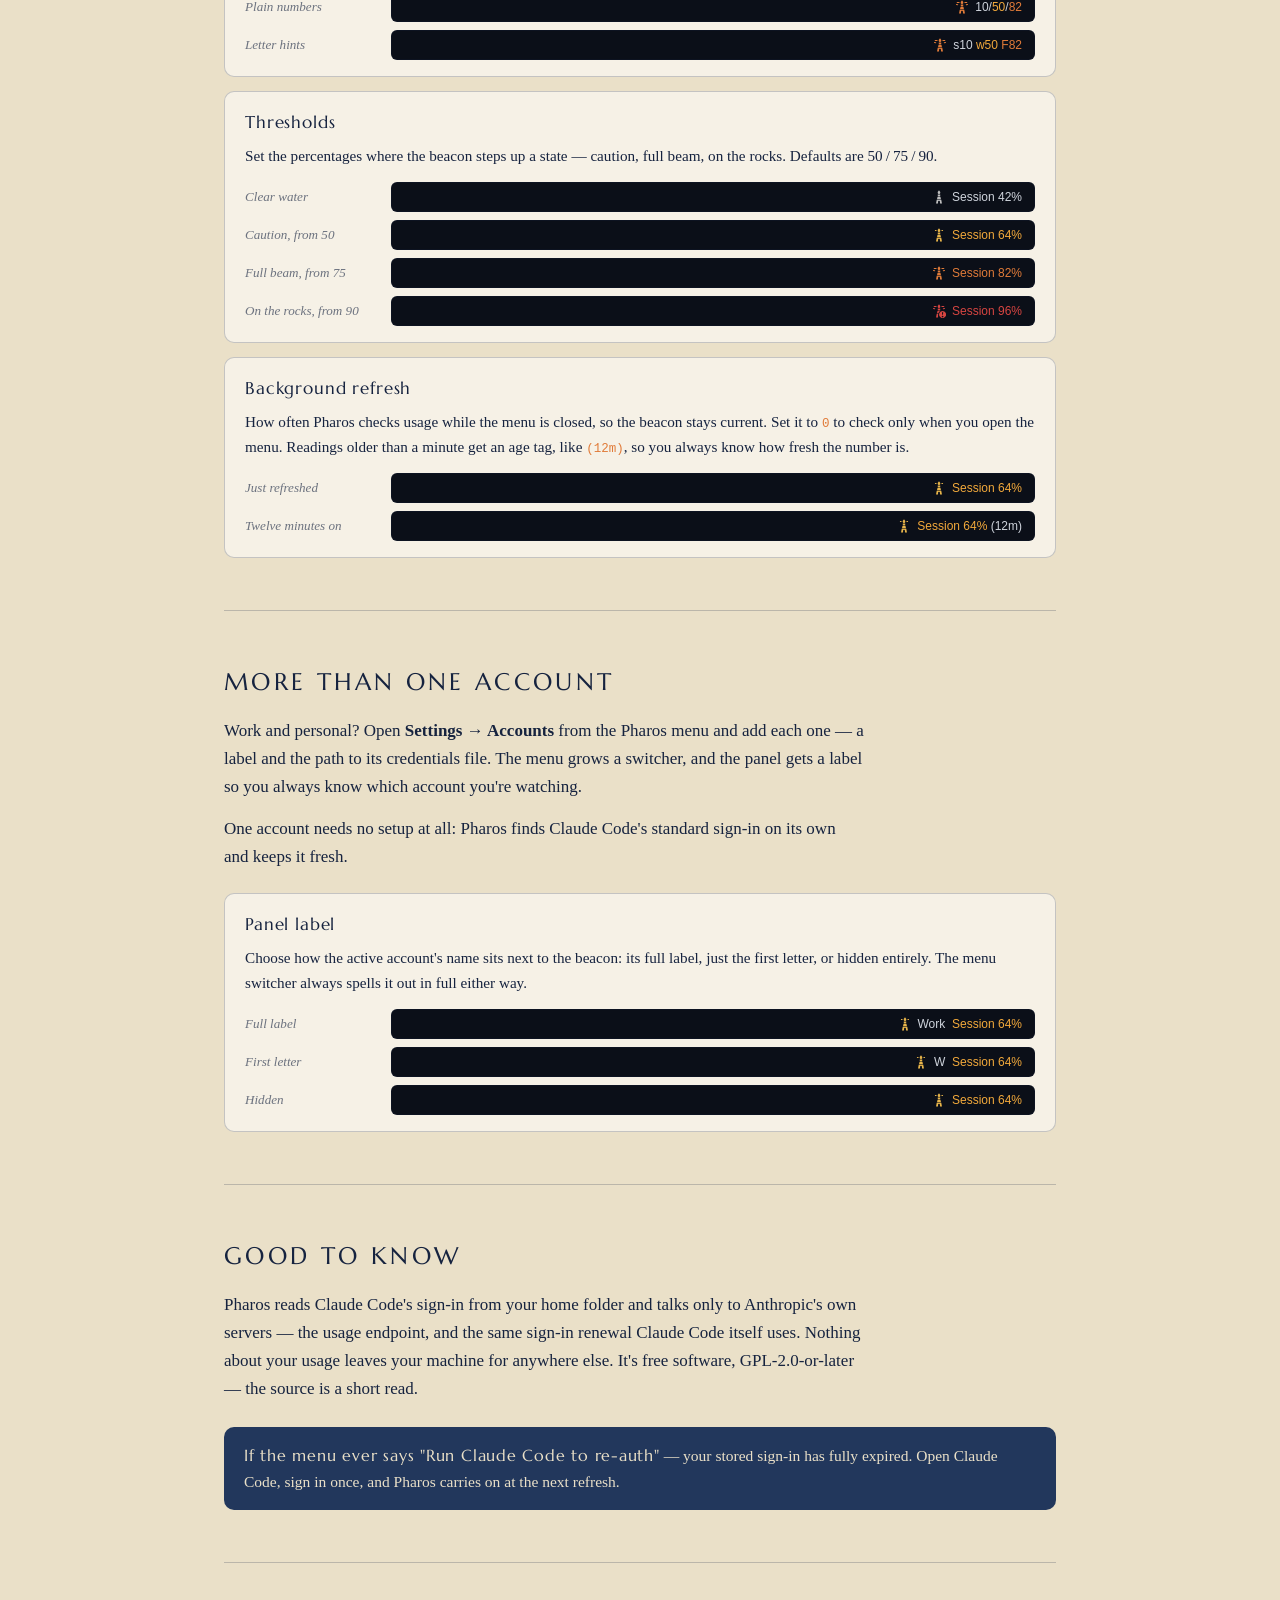
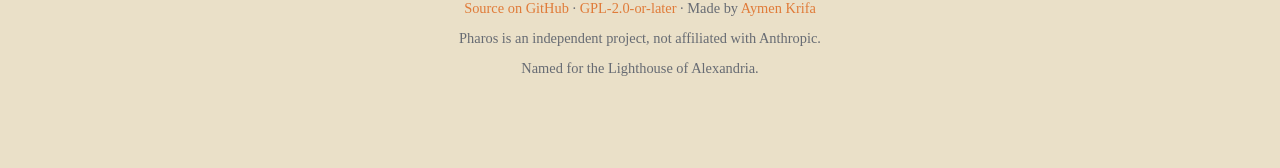
==== commit 7f9cd4cf: "Repaint on threshold changes; draw the menu for the docs Thresholds only decide which state a percen" ====
--- a/docs/index.html
+++ b/docs/index.html
@@ -138,6 +138,17 @@
   .demos .bar img { width: 14px; height: 14px; display: block; flex: none; }
   .demos .bar span { white-space: nowrap; }
 
+  /* the menu, drawn to scale (see menu-mock.html) */
+  .menu-shot { margin-top: 32px; text-align: center; }
+  .menu-shot img {
+    max-width: 302px; width: 100%; height: auto; border-radius: 10px;
+    box-shadow: 0 16px 38px rgba(0,0,0,.4);
+  }
+  .menu-shot .caption {
+    margin: 14px auto 0; max-width: 420px;
+    color: var(--muted); font-size: .92rem; font-style: italic;
+  }
+
   /* beacon states */
   .states { margin-top: 30px; display: grid; grid-template-columns: 1fr 1fr; gap: 14px; }
   @media (max-width: 640px) { .states { grid-template-columns: 1fr; } }
@@ -248,6 +259,11 @@
     </div>
     <p style="margin-top:22px; color:var(--muted); font-size:.95rem;">
     All three thresholds are adjustable in Settings.</p>
+    <div class="menu-shot">
+      <img src="pharos-menu.png" width="302" height="480" loading="lazy" alt="The Pharos panel tag and its open menu: an account switcher above Session at 82% in ember and badged 'limiting', Weekly at 58% in gold, and Weekly · Fable at 12% untinted, each with its reset time">
+      <p class="caption">Click the beacon and the whole picture opens: every window,
+      its own color, and when each one resets.</p>
+    </div>
   </section>
 
   <section id="install">
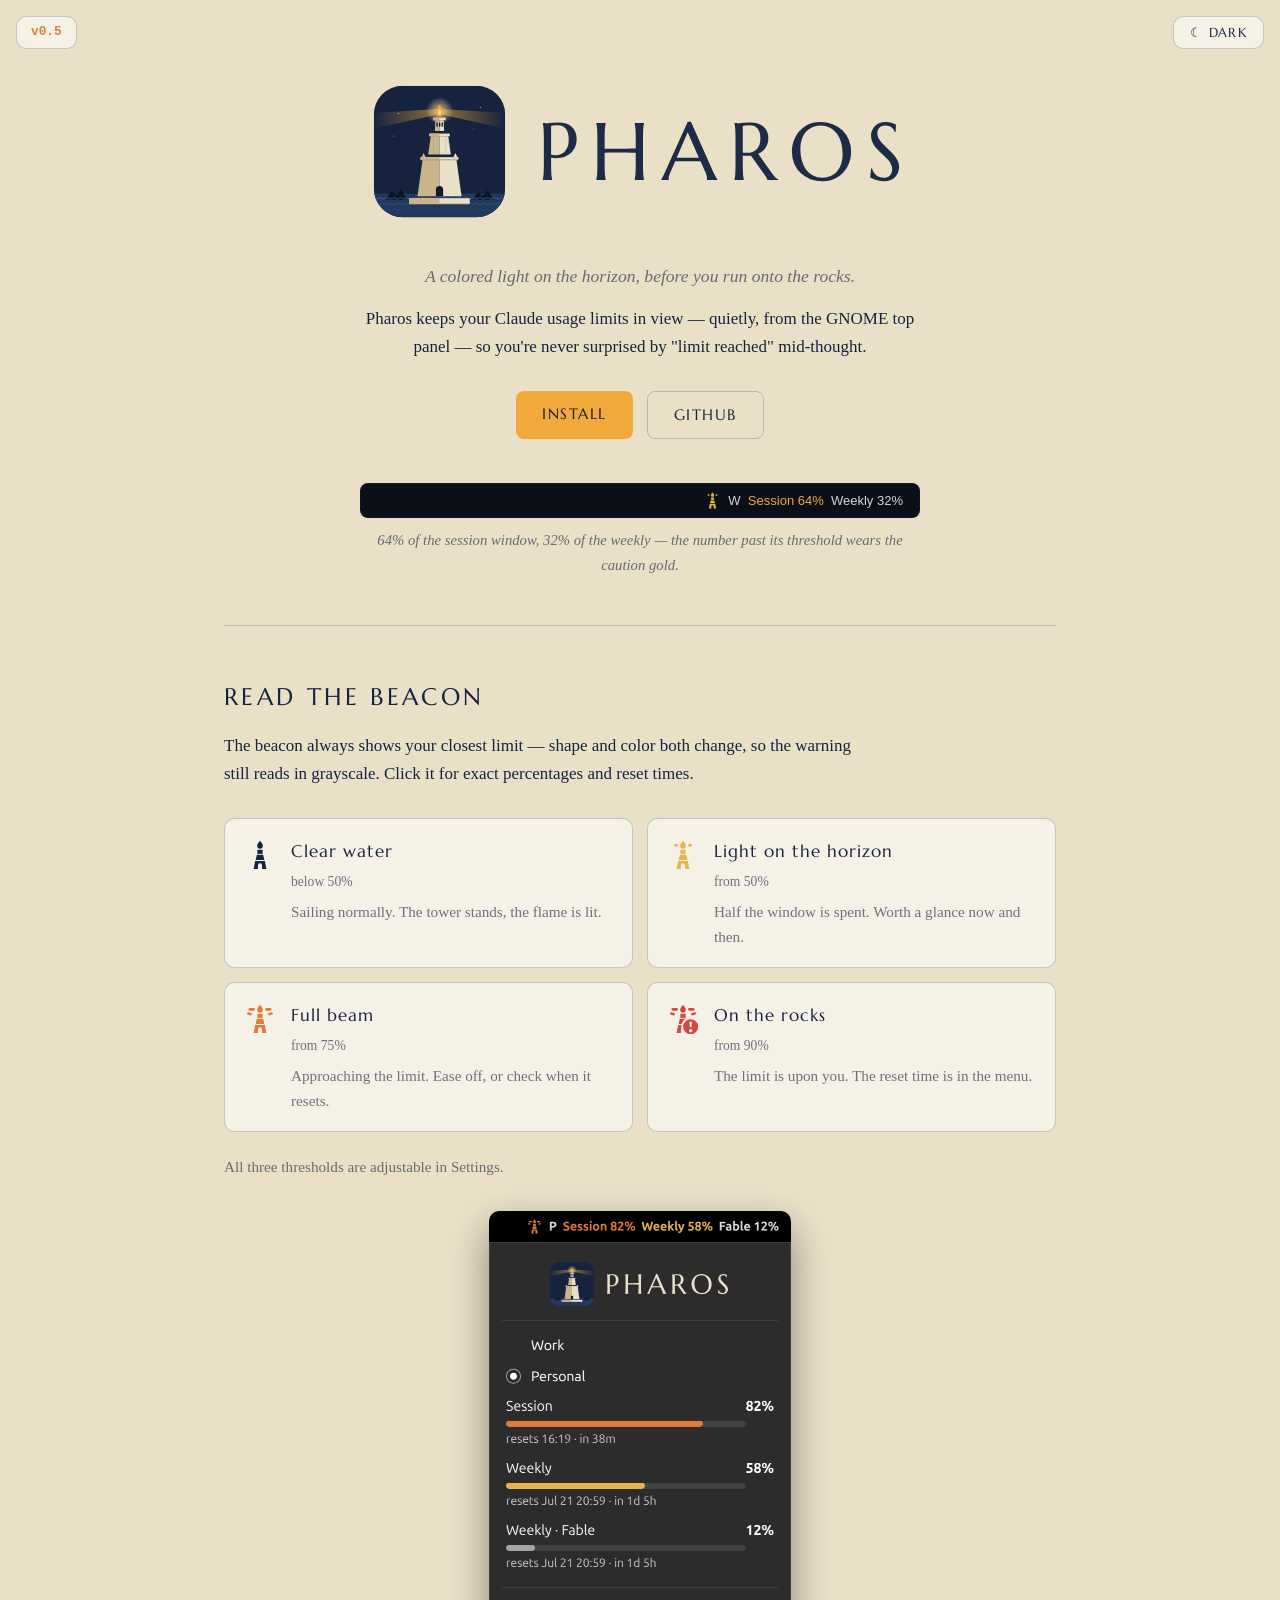
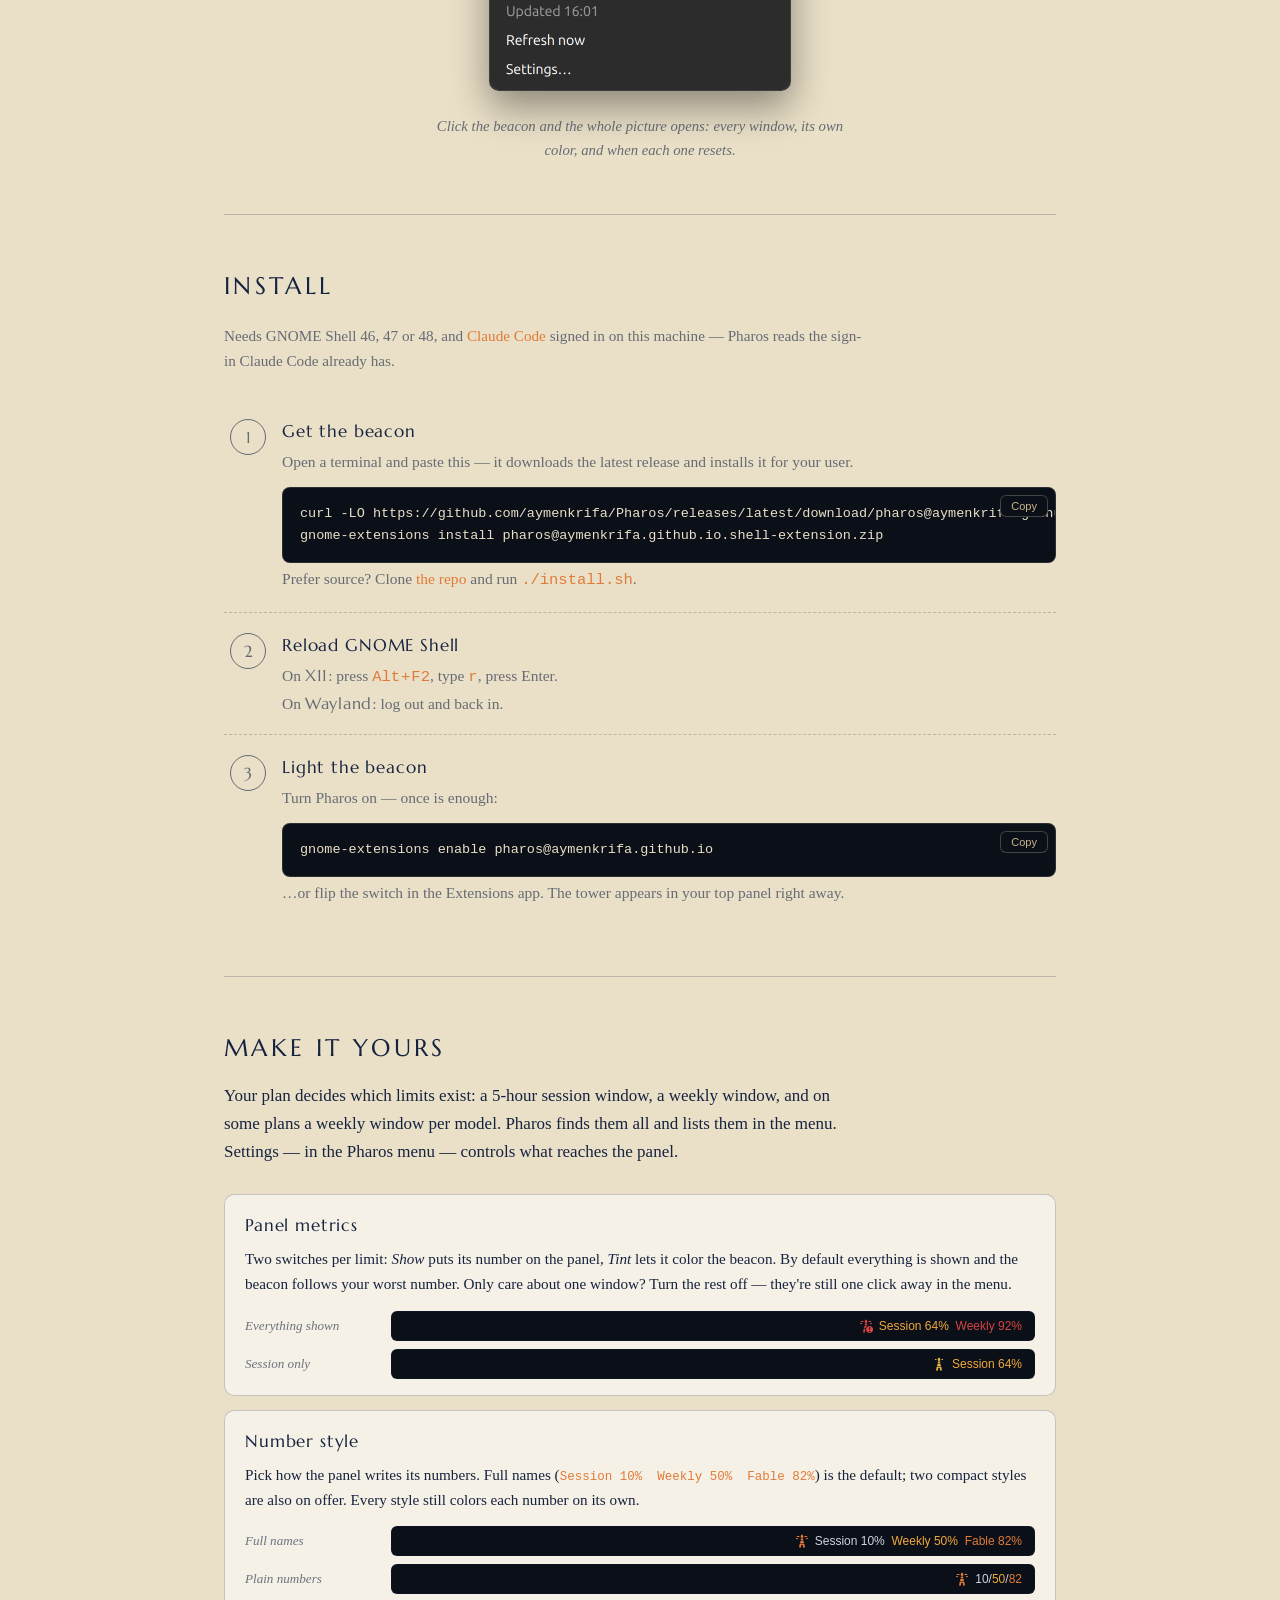
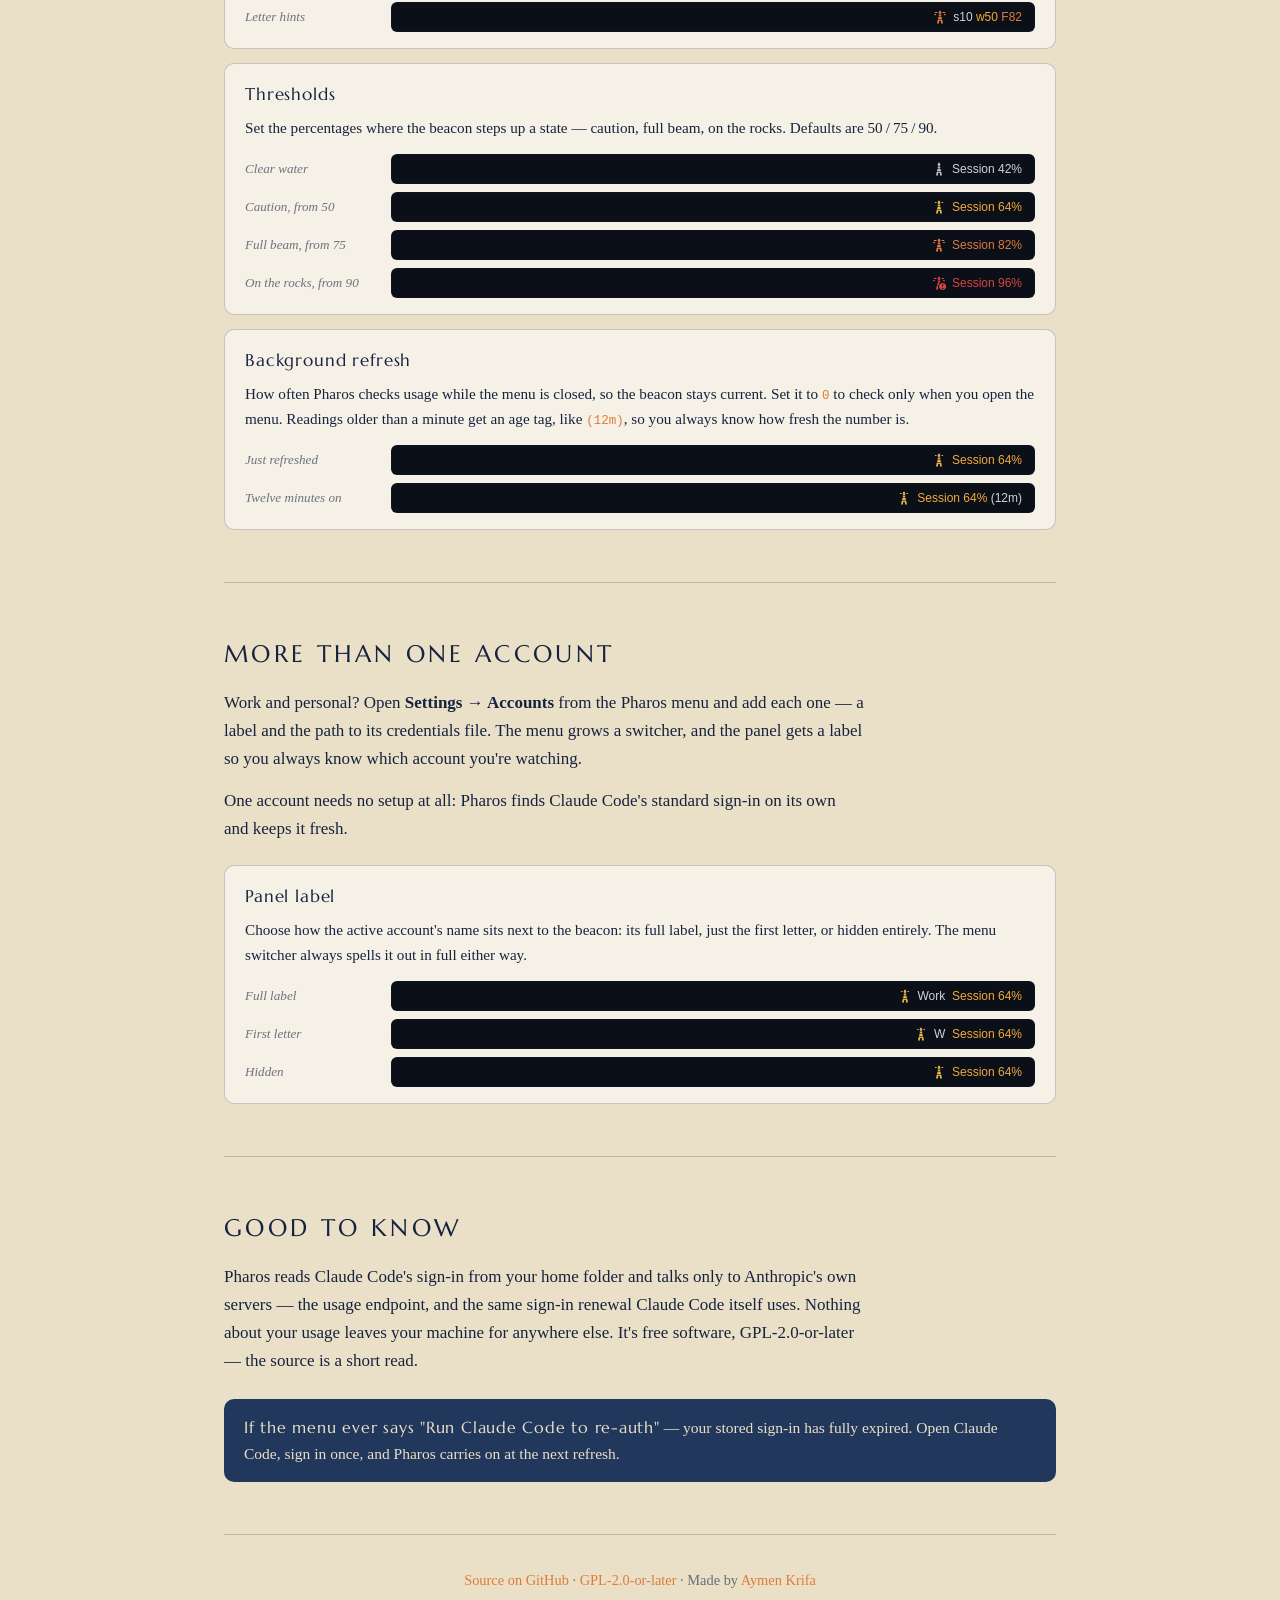
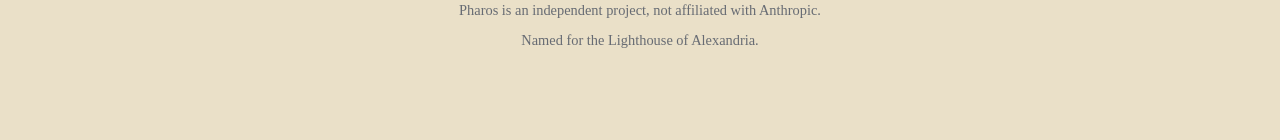
==== commit 1df9ea68: "Remove the "limiting" badge The badge rendered the API's is_active flag, and neither the label nor t" ====
--- a/docs/index.html
+++ b/docs/index.html
@@ -260,7 +260,7 @@
     <p style="margin-top:22px; color:var(--muted); font-size:.95rem;">
     All three thresholds are adjustable in Settings.</p>
     <div class="menu-shot">
-      <img src="pharos-menu.png" width="302" height="480" loading="lazy" alt="The Pharos panel tag and its open menu: an account switcher above Session at 82% in ember and badged 'limiting', Weekly at 58% in gold, and Weekly · Fable at 12% untinted, each with its reset time">
+      <img src="pharos-menu.png" width="302" height="480" loading="lazy" alt="The Pharos panel tag and its open menu: an account switcher above Session at 82% in ember, Weekly at 58% in gold, and Weekly · Fable at 12% untinted, each with its reset time">
       <p class="caption">Click the beacon and the whole picture opens: every window,
       its own color, and when each one resets.</p>
     </div>
@@ -301,9 +301,8 @@
     <h2>Make it yours</h2>
     <p class="lede">Your plan decides which limits exist: a 5-hour session
     window, a weekly window, and on some plans a weekly window per model.
-    Pharos finds them all, lists them in the menu, and badges whichever one is
-    holding you back. Settings — in the Pharos menu — controls what reaches
-    the panel.</p>
+    Pharos finds them all and lists them in the menu. Settings — in the Pharos
+    menu — controls what reaches the panel.</p>
     <div class="opts">
       <div class="opt"><b>Panel metrics</b>
         <p>Two switches per limit: <i>Show</i> puts its number on the panel,
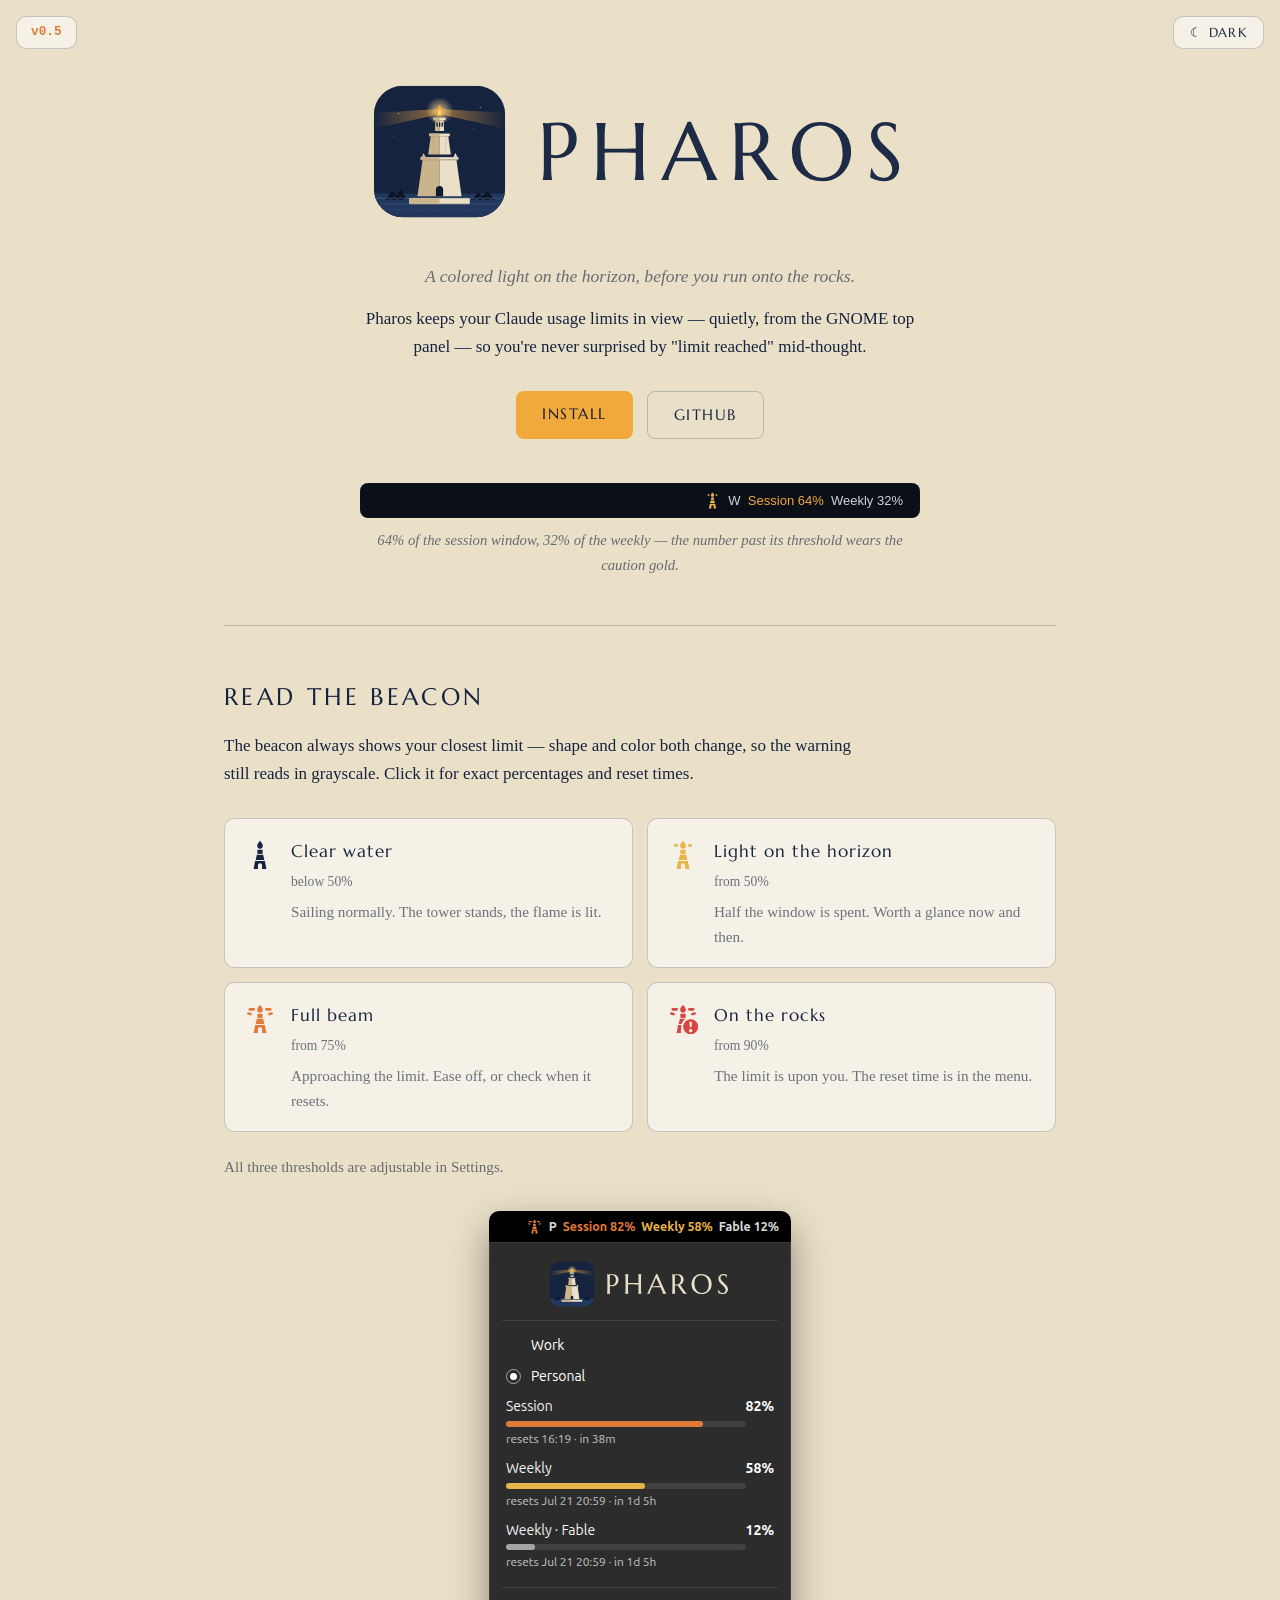
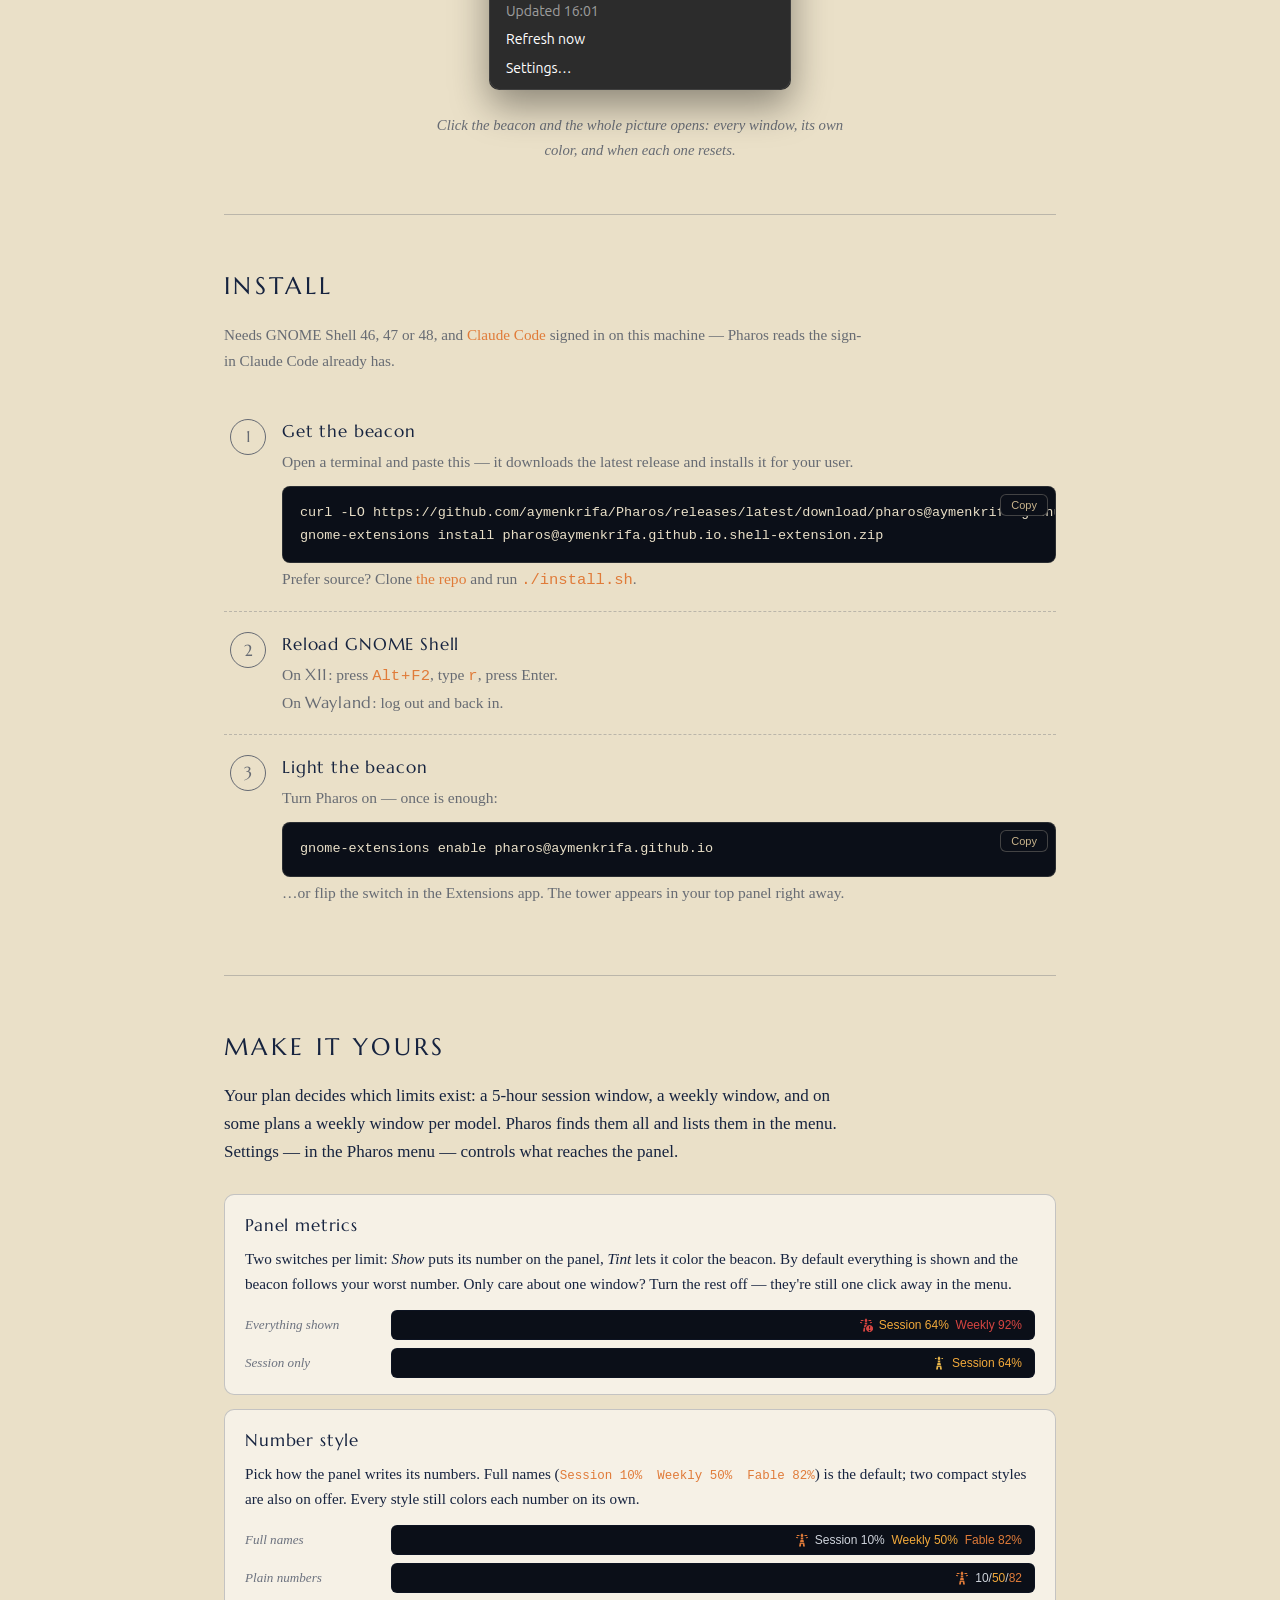
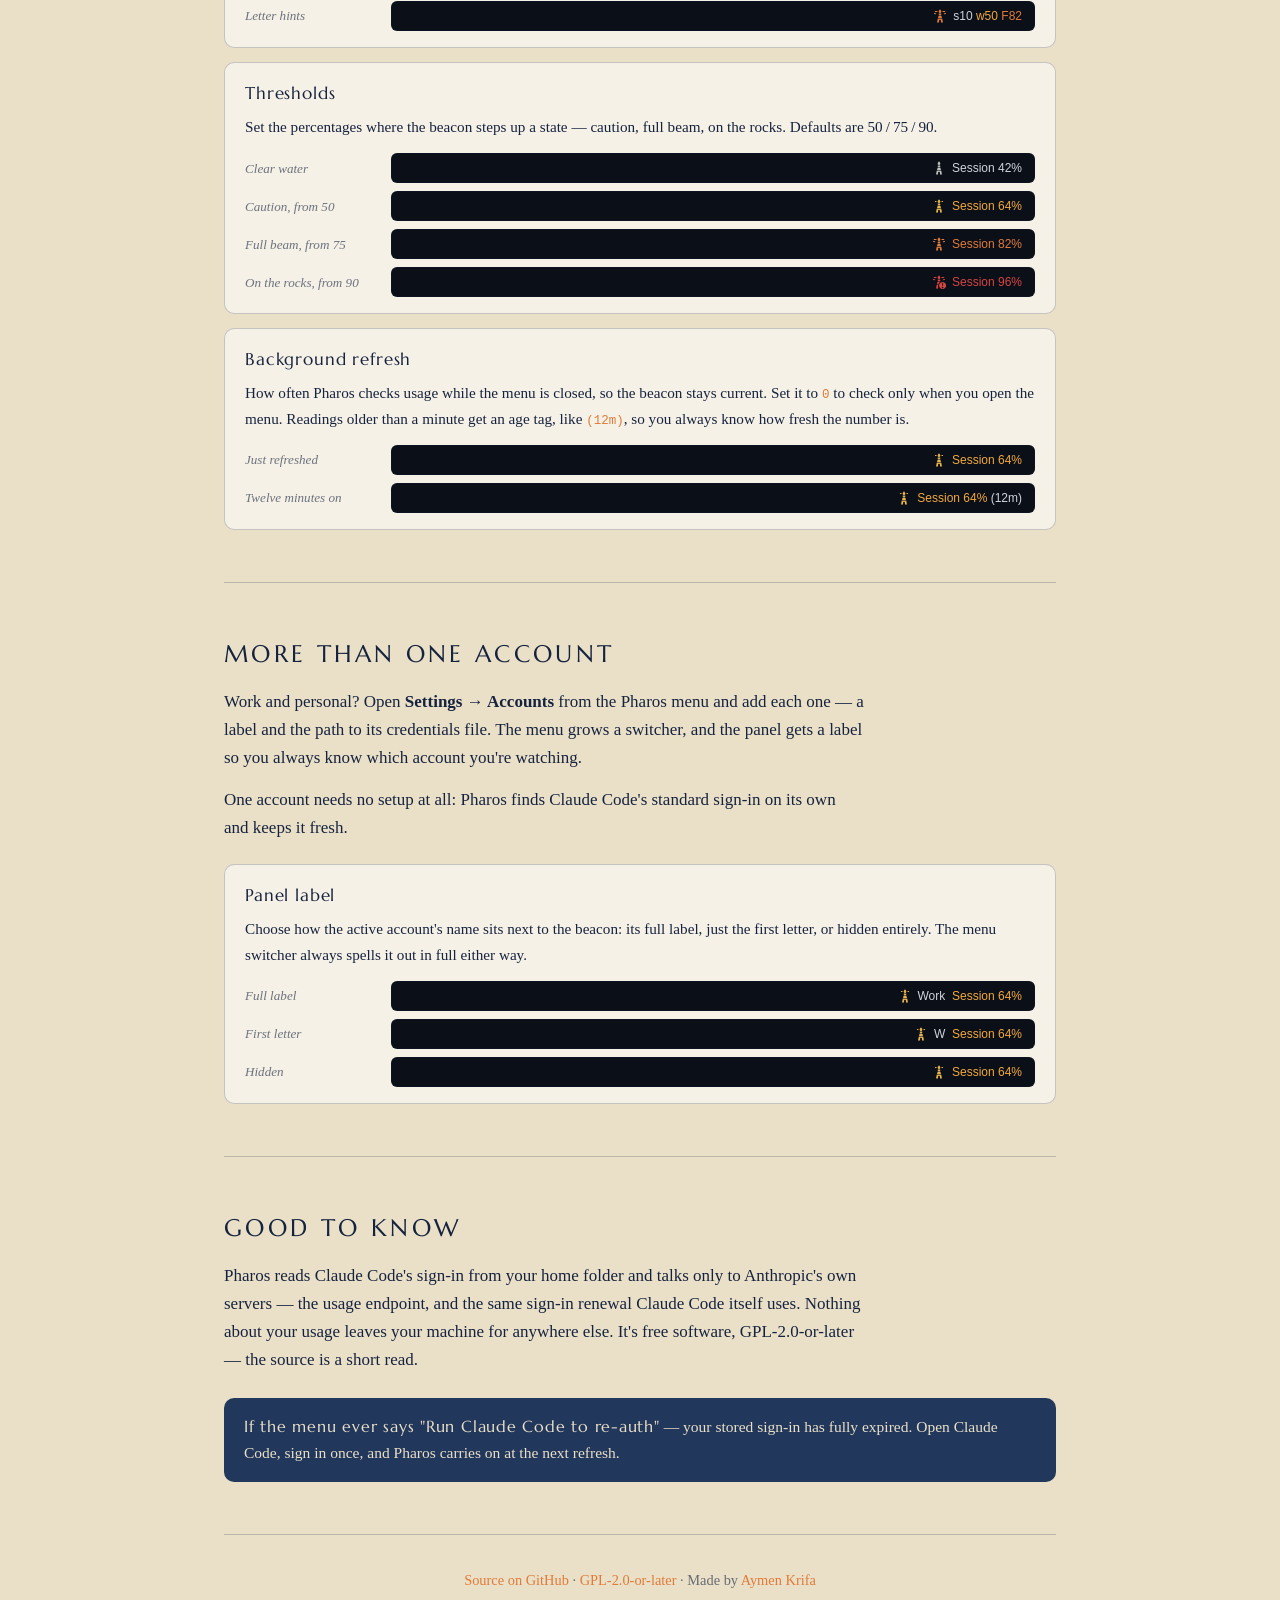
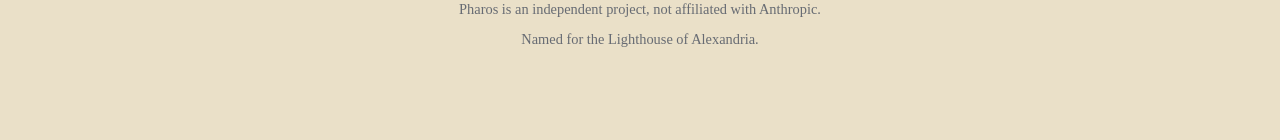
==== commit 8da136ea: "Ship the menu drawing at 1x and 2x The only asset was a 2x render shown at half size, so every ordin" ====
--- a/docs/index.html
+++ b/docs/index.html
@@ -260,7 +260,9 @@
     <p style="margin-top:22px; color:var(--muted); font-size:.95rem;">
     All three thresholds are adjustable in Settings.</p>
     <div class="menu-shot">
-      <img src="pharos-menu.png" width="302" height="480" loading="lazy" alt="The Pharos panel tag and its open menu: an account switcher above Session at 82% in ember, Weekly at 58% in gold, and Weekly · Fable at 12% untinted, each with its reset time">
+      <img src="pharos-menu.png" srcset="pharos-menu.png 1x, pharos-menu@2x.png 2x"
+           width="302" height="479" loading="lazy"
+           alt="The Pharos panel tag and its open menu: an account switcher above Session at 82% in ember, Weekly at 58% in gold, and Weekly · Fable at 12% untinted, each with its reset time">
       <p class="caption">Click the beacon and the whole picture opens: every window,
       its own color, and when each one resets.</p>
     </div>
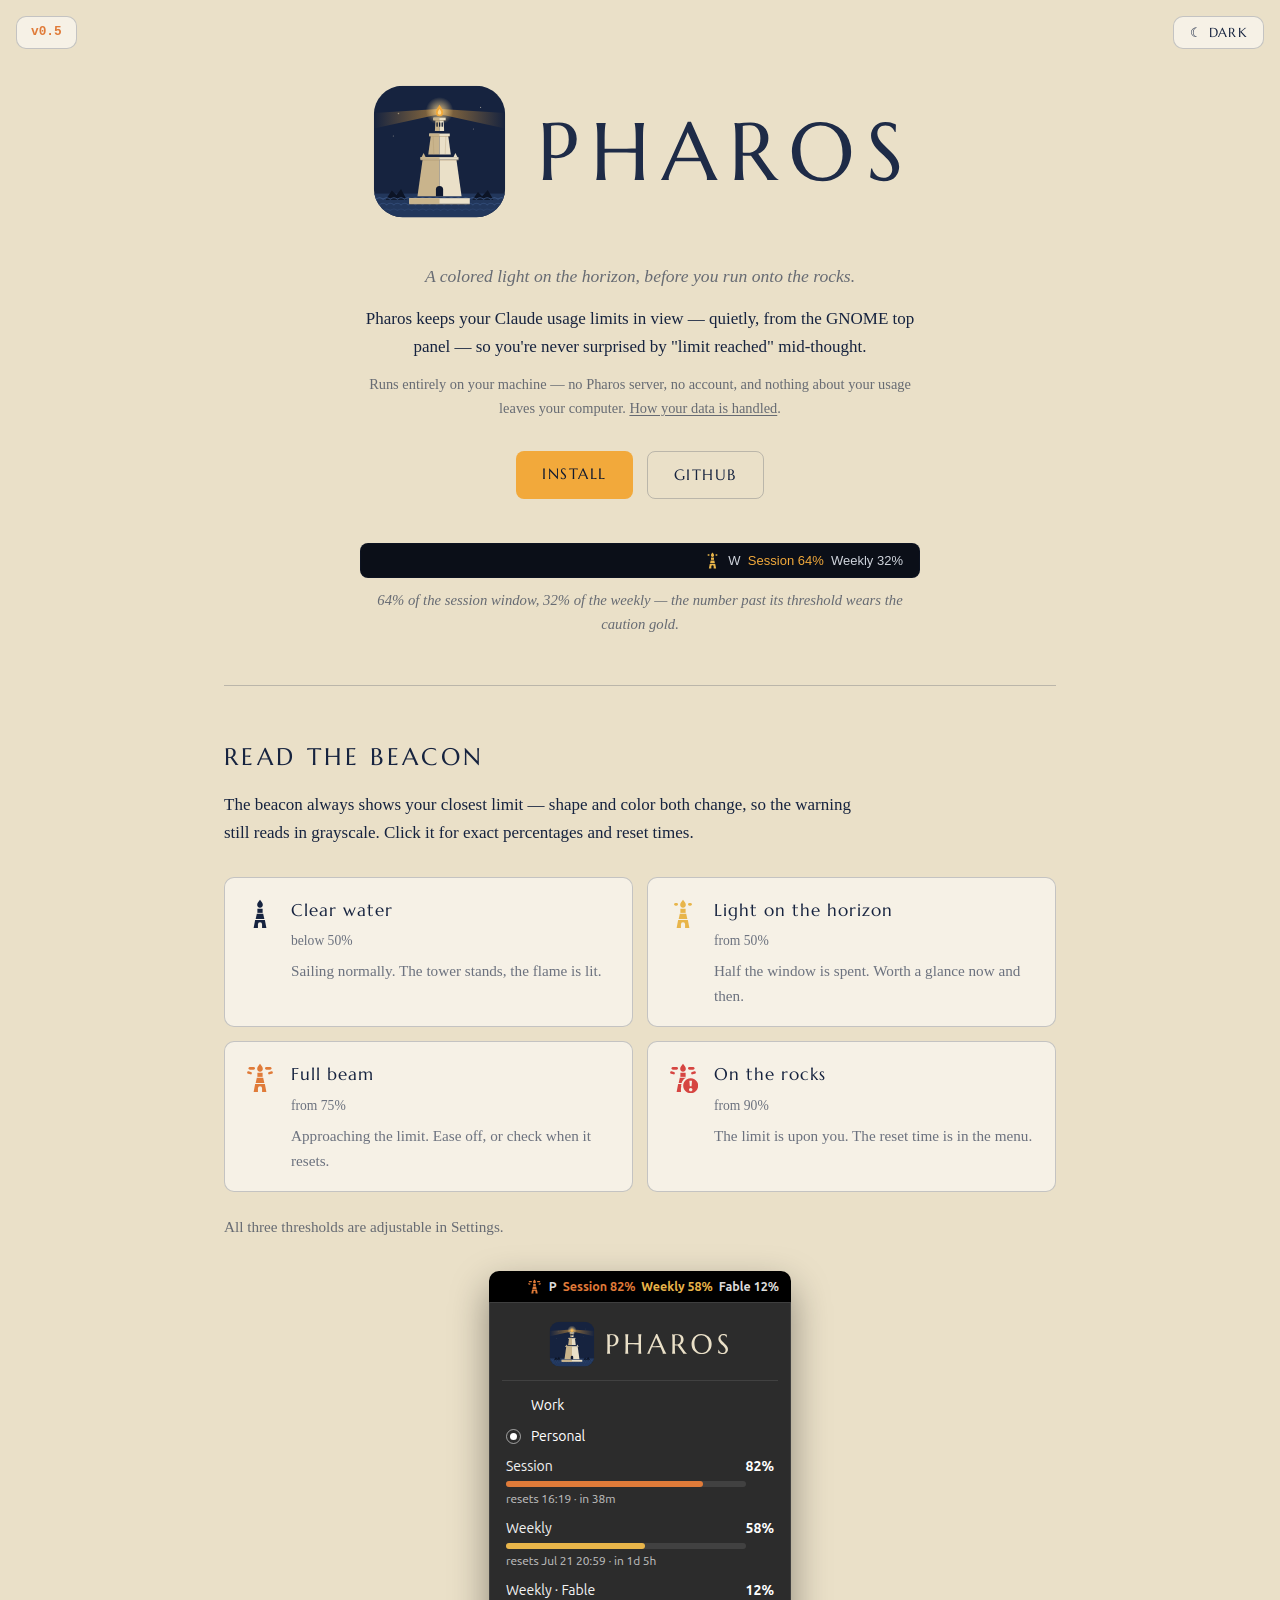
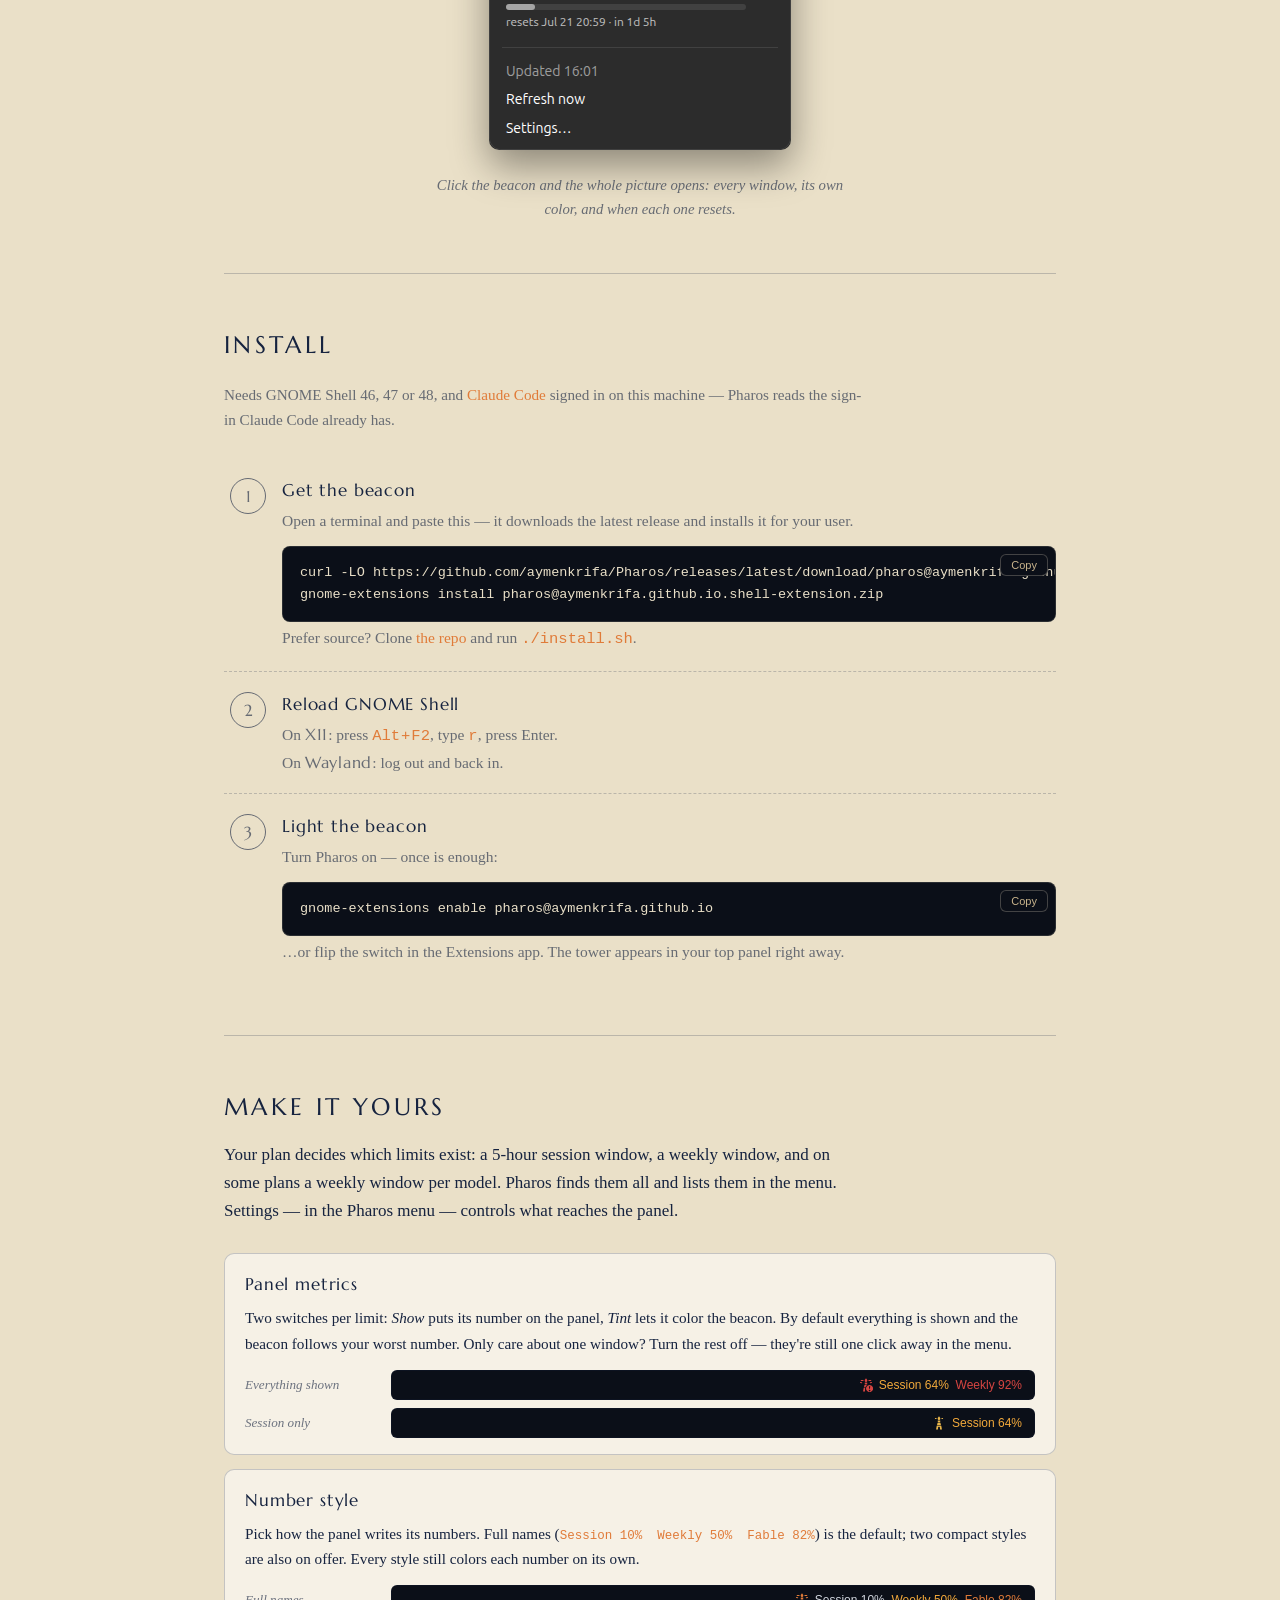
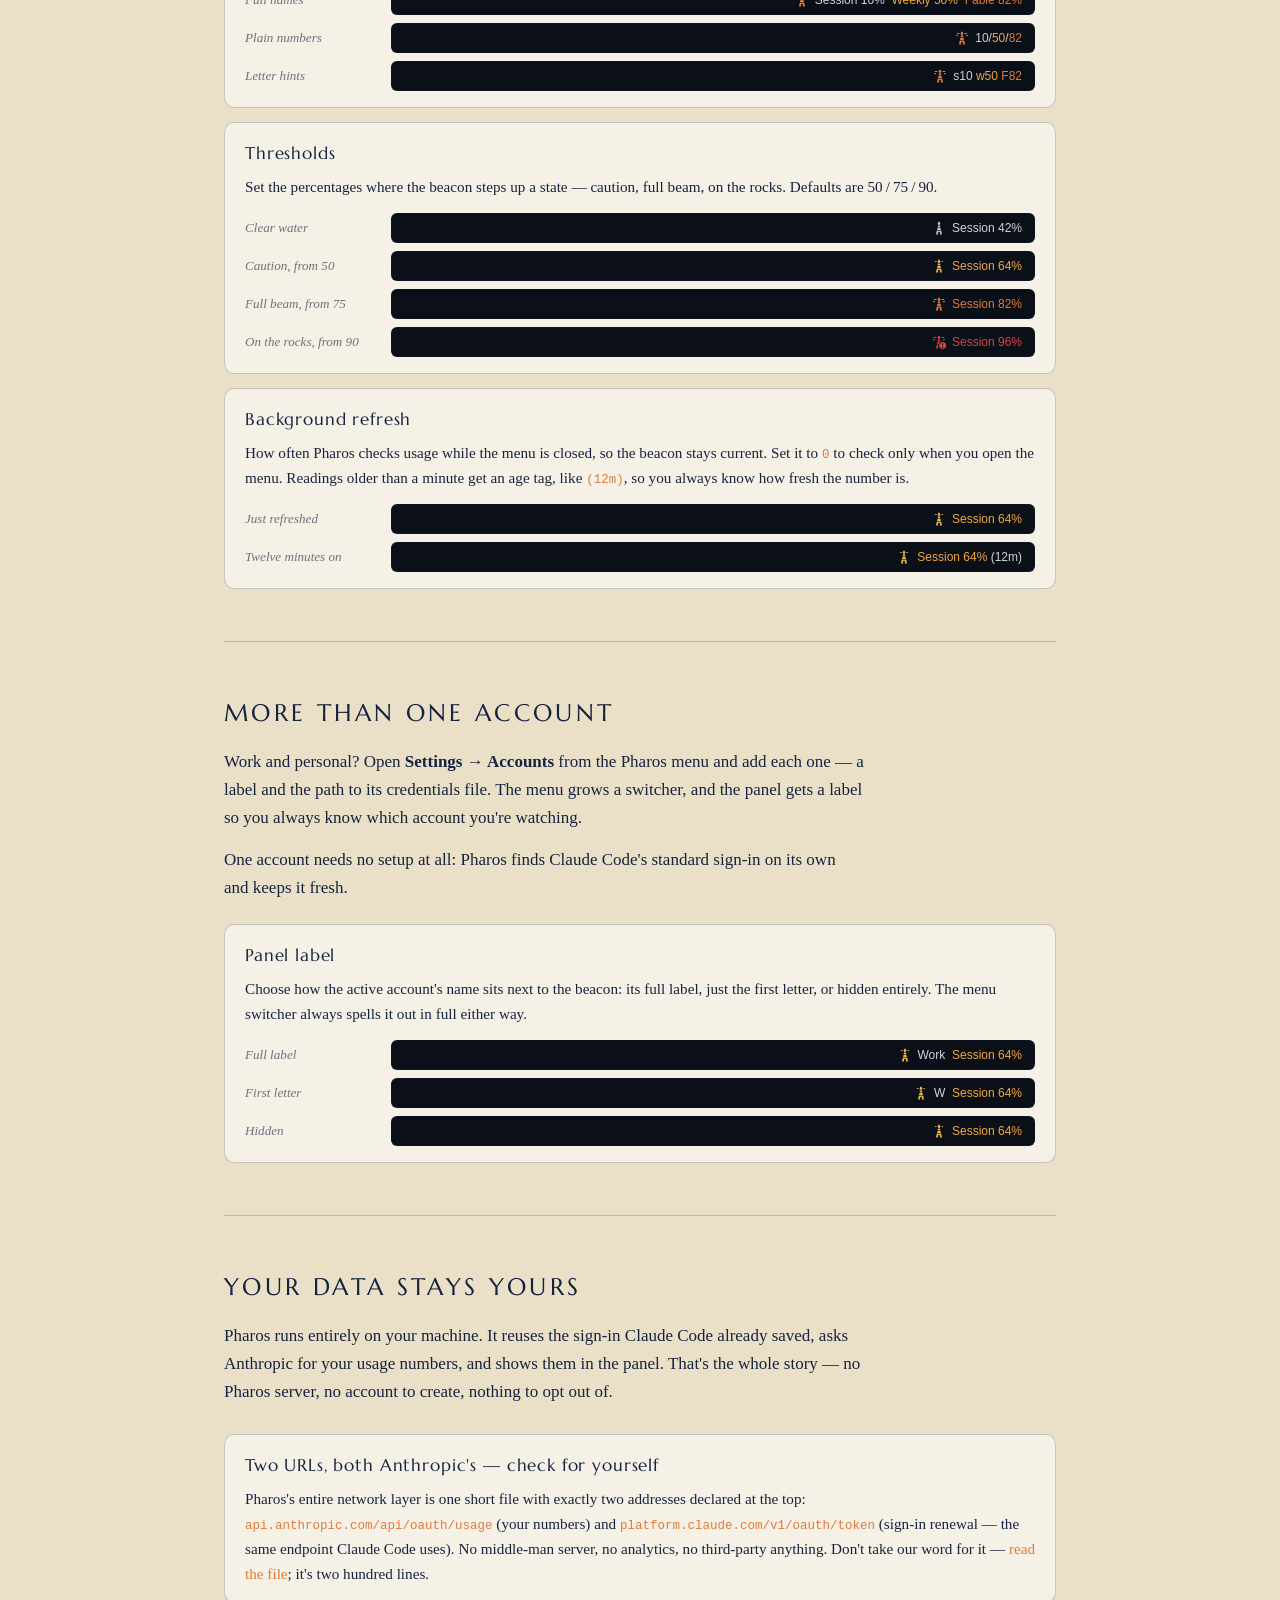
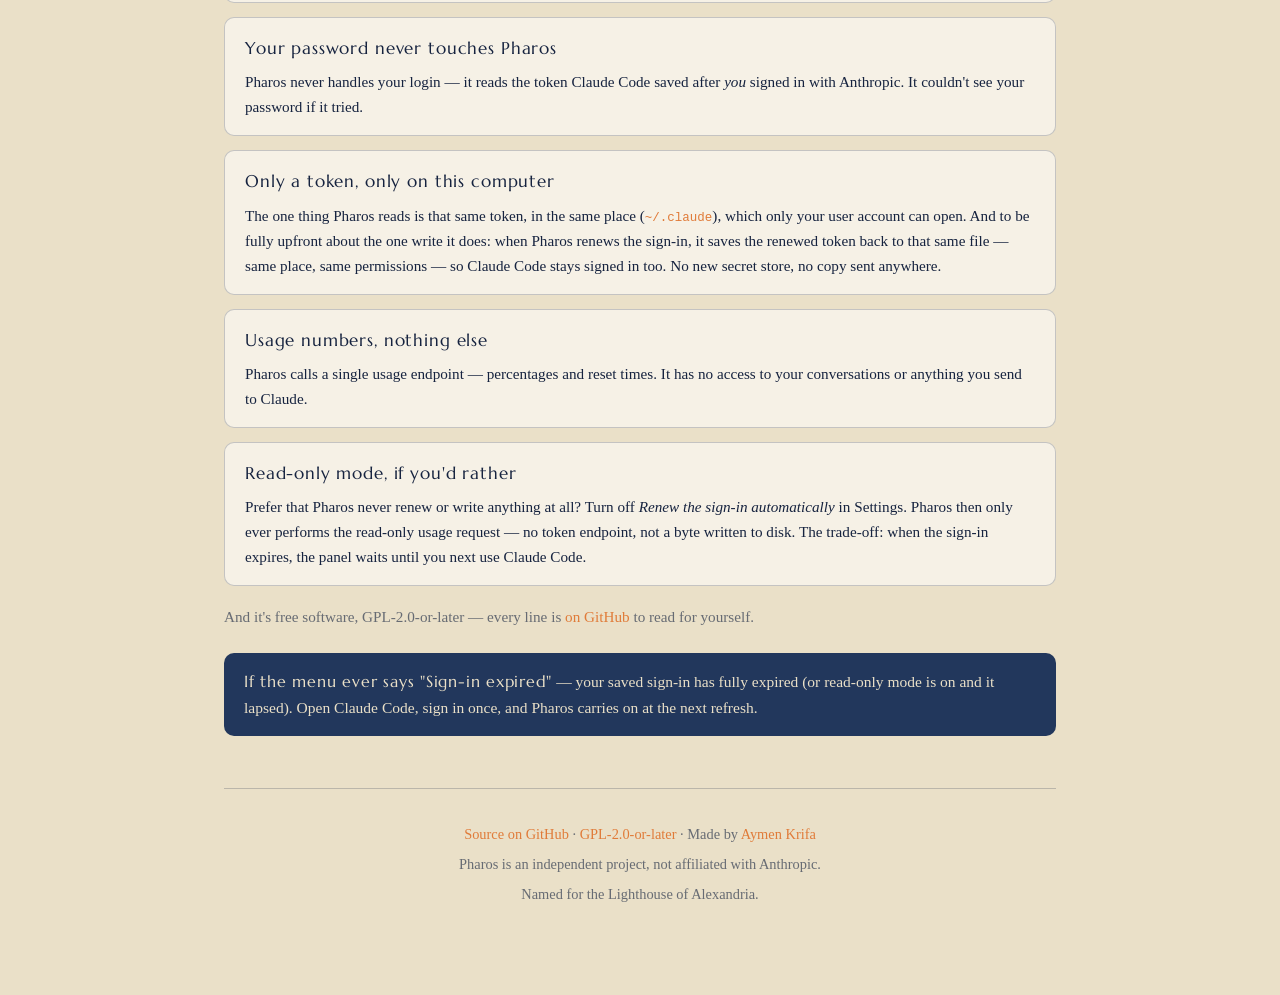
==== commit 676974d2: "Make the privacy story verifiable; add read-only mode Token refresh now fails honestly: 429 takes th" ====
--- a/docs/index.html
+++ b/docs/index.html
@@ -87,6 +87,9 @@
   .hero img.lockup { max-width: 560px; width: 100%; height: auto; }
   .hero p.tag { margin-top: 22px; color: var(--muted); font-style: italic; font-size: 1.1rem; }
   .hero p.what { margin: 14px auto 0; max-width: 560px; }
+  .hero p.assure { margin: 12px auto 0; max-width: 560px; color: var(--muted); font-size: .9rem; }
+  .hero p.assure a { color: var(--muted); text-decoration: underline; text-underline-offset: 2px; }
+  .hero p.assure a:hover { color: var(--text); }
   .cta { margin-top: 30px; display: flex; gap: 14px; justify-content: center; flex-wrap: wrap; }
   .cta a {
     display: inline-block; padding: 11px 26px; border-radius: 8px;
@@ -215,6 +218,8 @@
     <p class="tag">A colored light on the horizon, before you run onto the rocks.</p>
     <p class="what">Pharos keeps your Claude usage limits in view — quietly, from the
     GNOME top panel — so you're never surprised by "limit reached" mid-thought.</p>
+    <p class="assure">Runs entirely on your machine — no Pharos server, no account,
+    and nothing about your usage leaves your computer. <a href="#privacy">How your data is handled</a>.</p>
     <div class="cta">
       <a class="primary" href="#install">Install</a>
       <a class="ghost" href="https://github.com/aymenkrifa/Pharos" target="_blank" rel="noopener">GitHub</a>
@@ -458,16 +463,56 @@
   </section>
 
   <section id="privacy">
-    <h2>Good to know</h2>
-    <p class="lede">Pharos reads Claude Code's sign-in from your home folder and talks
-    only to Anthropic's own servers — the usage endpoint, and the same sign-in
-    renewal Claude Code itself uses. Nothing about your usage leaves your machine
-    for anywhere else. It's free software, GPL-2.0-or-later — the source is a
-    short read.</p>
+    <h2>Your data stays yours</h2>
+    <p class="lede">Pharos runs entirely on your machine. It reuses the sign-in
+    Claude Code already saved, asks Anthropic for your usage numbers, and shows
+    them in the panel. That's the whole story — no Pharos server, no account to
+    create, nothing to opt out of.</p>
+    <div class="opts">
+      <div class="opt"><b>Two URLs, both Anthropic's — check for yourself</b>
+        <p>Pharos's entire network layer is one short file with exactly two
+        addresses declared at the top:
+        <code>api.anthropic.com/api/oauth/usage</code> (your numbers) and
+        <code>platform.claude.com/v1/oauth/token</code> (sign-in renewal — the
+        same endpoint Claude Code uses). No middle-man server, no analytics, no
+        third-party anything. Don't take our word for it —
+        <a href="https://github.com/aymenkrifa/Pharos/blob/main/lib/client.js"
+        target="_blank" rel="noopener">read the file</a>; it's two hundred
+        lines.</p>
+      </div>
+      <div class="opt"><b>Your password never touches Pharos</b>
+        <p>Pharos never handles your login — it reads the token Claude Code saved
+        after <i>you</i> signed in with Anthropic. It couldn't see your password
+        if it tried.</p>
+      </div>
+      <div class="opt"><b>Only a token, only on this computer</b>
+        <p>The one thing Pharos reads is that same token, in the same place
+        (<code>~/.claude</code>), which only your user account can open. And to
+        be fully upfront about the one write it does: when Pharos renews the
+        sign-in, it saves the renewed token back to that same file — same
+        place, same permissions — so Claude Code stays signed in too. No new
+        secret store, no copy sent anywhere.</p>
+      </div>
+      <div class="opt"><b>Usage numbers, nothing else</b>
+        <p>Pharos calls a single usage endpoint — percentages and reset times. It
+        has no access to your conversations or anything you send to Claude.</p>
+      </div>
+      <div class="opt"><b>Read-only mode, if you'd rather</b>
+        <p>Prefer that Pharos never renew or write anything at all? Turn off
+        <i>Renew the sign-in automatically</i> in Settings. Pharos then only
+        ever performs the read-only usage request — no token endpoint, not a
+        byte written to disk. The trade-off: when the sign-in expires, the
+        panel waits until you next use Claude Code.</p>
+      </div>
+    </div>
+    <p style="margin-top:18px; color:var(--muted); font-size:.95rem;">
+    And it's free software, GPL-2.0-or-later — every line is
+    <a href="https://github.com/aymenkrifa/Pharos" target="_blank" rel="noopener">on
+    GitHub</a> to read for yourself.</p>
     <div class="note">
-      <b>If the menu ever says "Run Claude Code to re-auth"</b> — your stored sign-in
-      has fully expired. Open Claude Code, sign in once, and Pharos carries on at the
-      next refresh.
+      <b>If the menu ever says "Sign-in expired"</b> — your saved sign-in has
+      fully expired (or read-only mode is on and it lapsed). Open Claude Code,
+      sign in once, and Pharos carries on at the next refresh.
     </div>
   </section>
 
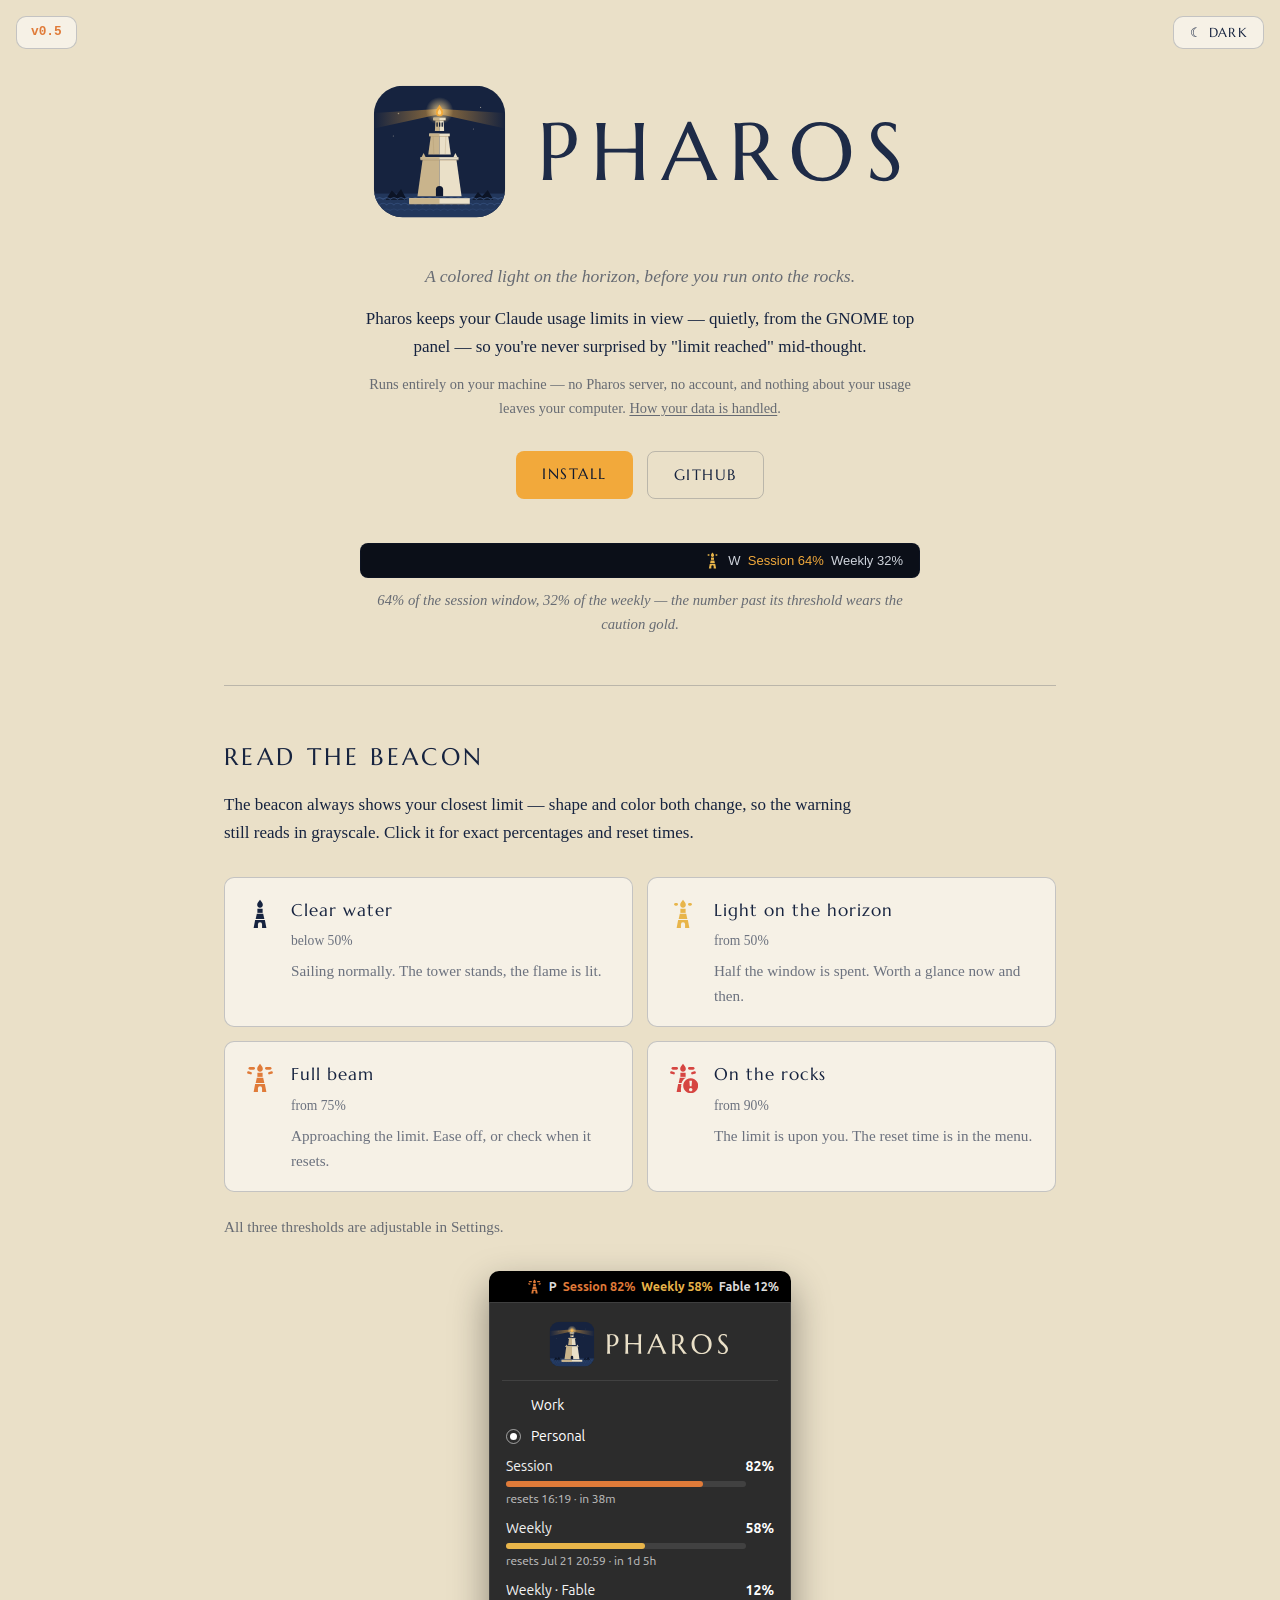
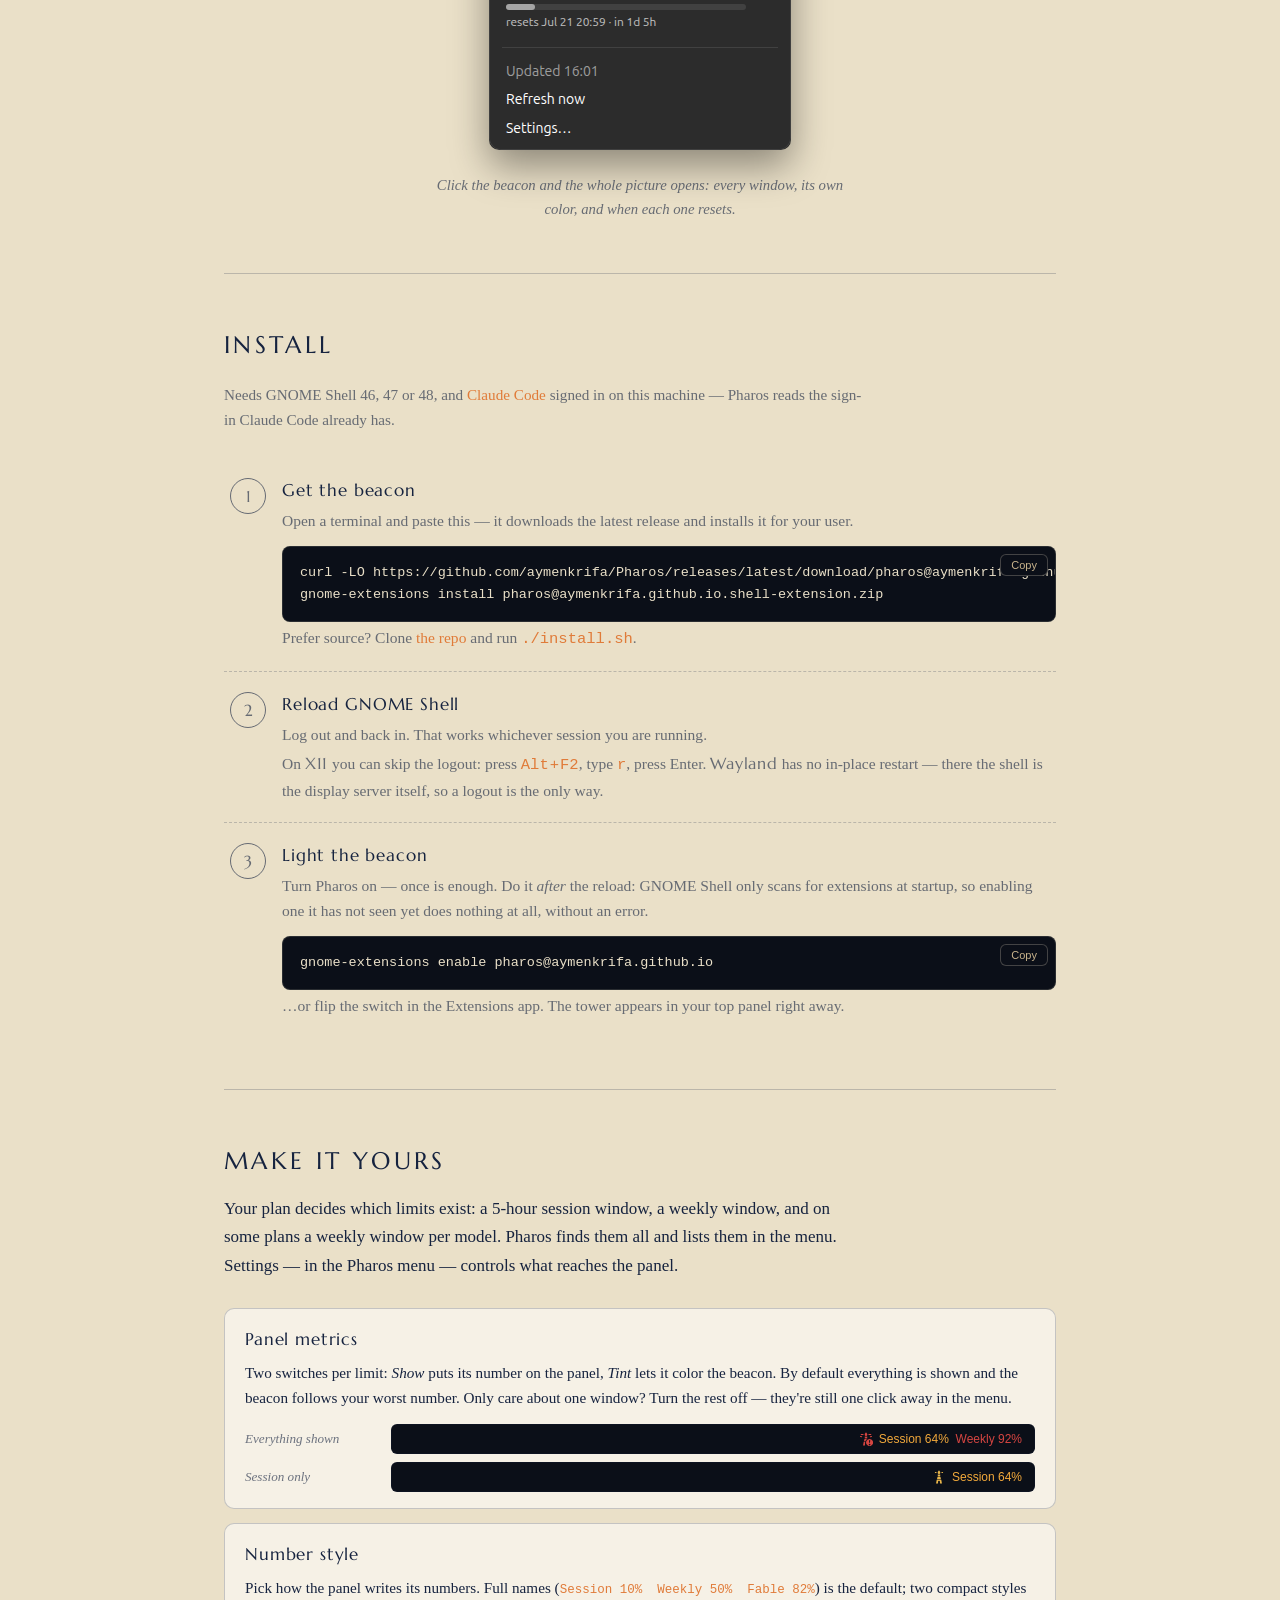
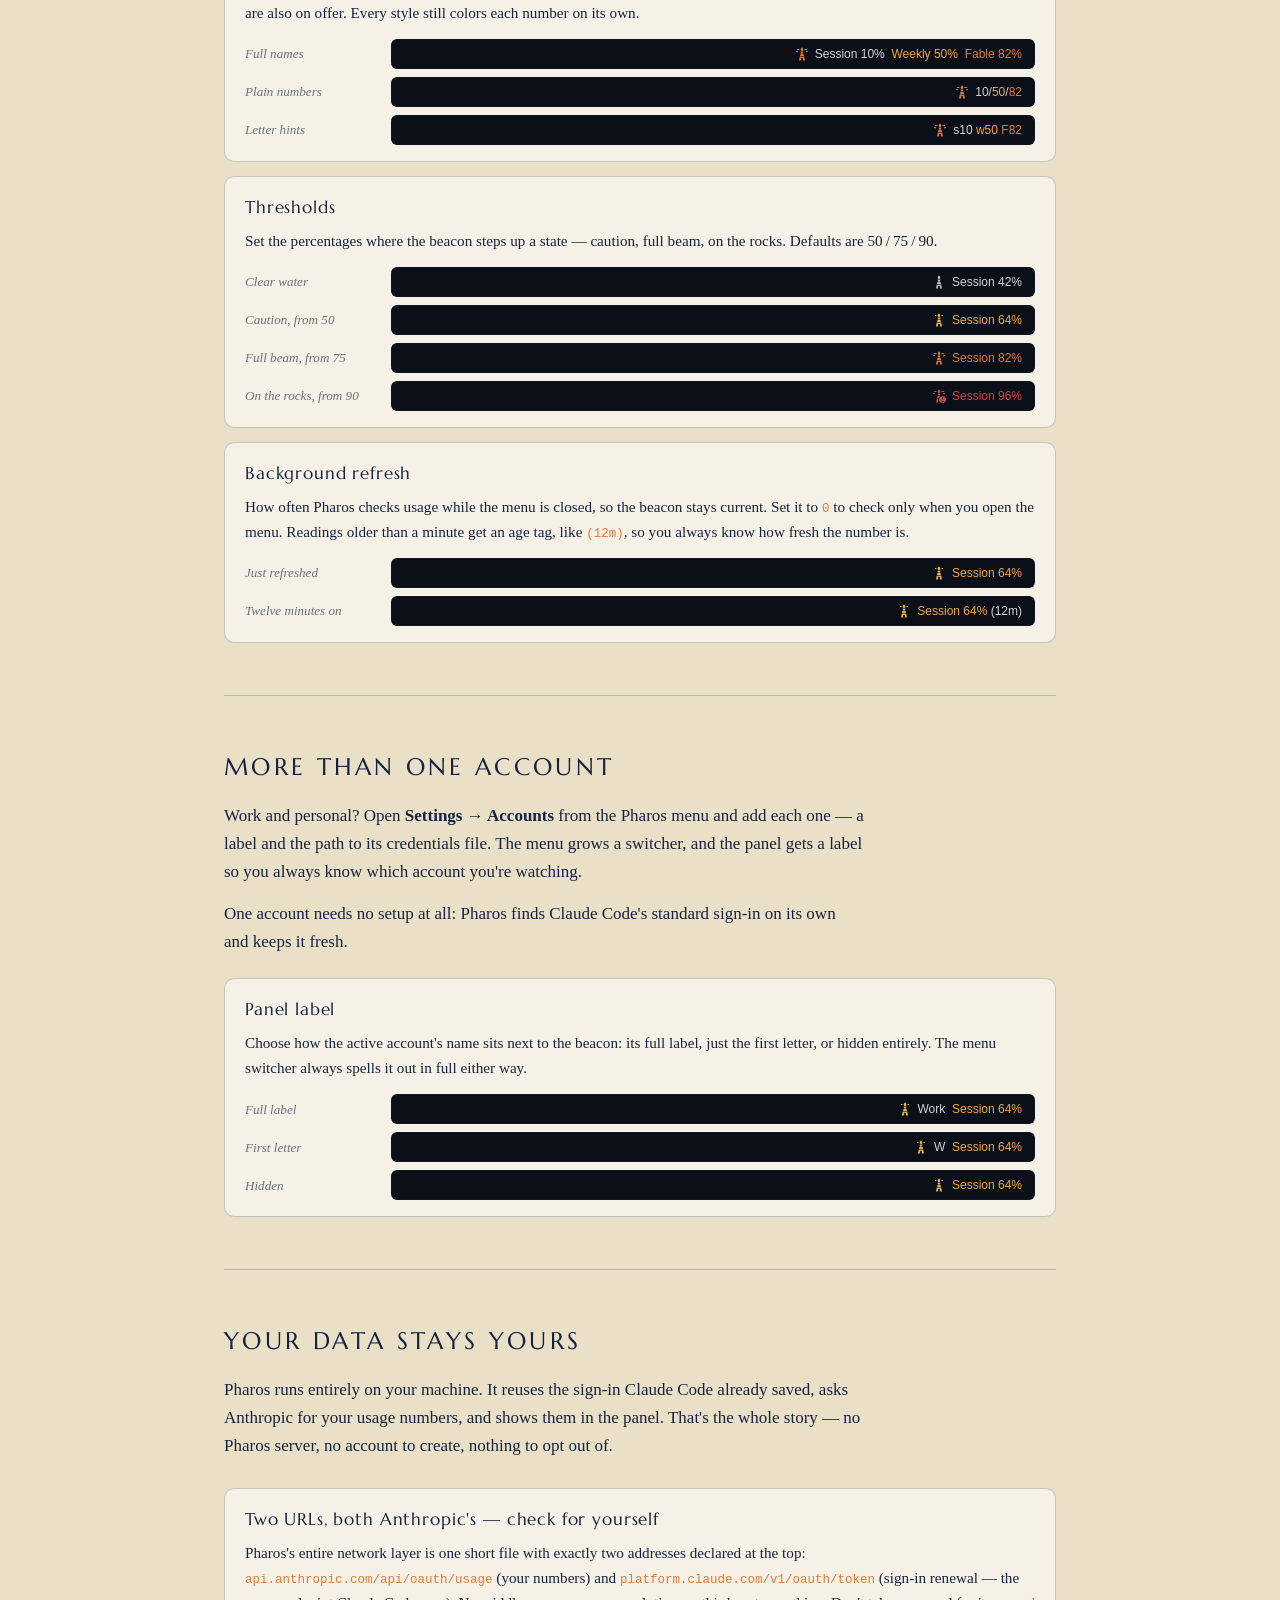
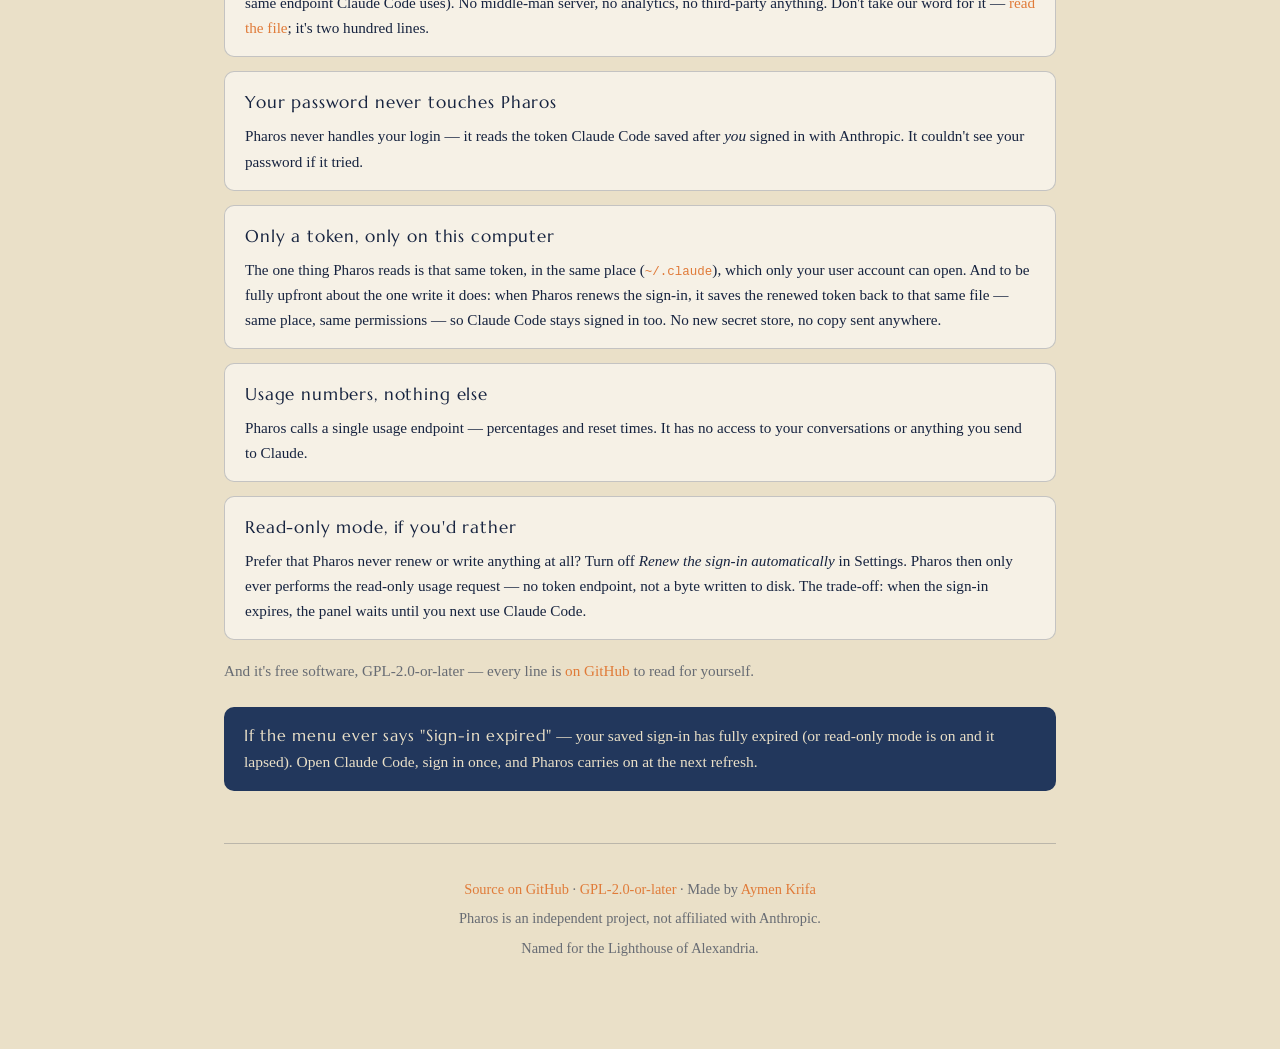
==== commit 34831c54: "Stop asking readers which session they are in The reload step put X11 first and Wayland second, then" ====
--- a/docs/index.html
+++ b/docs/index.html
@@ -291,12 +291,17 @@
       </li>
       <li>
         <b>Reload GNOME Shell</b>
-        <p>On <b>X11</b>: press <code>Alt&#8202;+&#8202;F2</code>, type <code>r</code>, press Enter.<br>
-        On <b>Wayland</b>: log out and back in.</p>
+        <p>Log out and back in. That works whichever session you are running.</p>
+        <p>On <b>X11</b> you can skip the logout: press
+        <code>Alt&#8202;+&#8202;F2</code>, type <code>r</code>, press Enter.
+        <b>Wayland</b> has no in-place restart — there the shell is the display
+        server itself, so a logout is the only way.</p>
       </li>
       <li>
         <b>Light the beacon</b>
-        <p>Turn Pharos on — once is enough:</p>
+        <p>Turn Pharos on — once is enough. Do it <em>after</em> the reload:
+        GNOME Shell only scans for extensions at startup, so enabling one it
+        has not seen yet does nothing at all, without an error.</p>
         <div class="codeblock"><button class="copy" data-copy>Copy</button><pre><code>gnome-extensions enable pharos@aymenkrifa.github.io</code></pre></div>
         <p>…or flip the switch in the Extensions app. The tower appears in your
         top panel right away.</p>
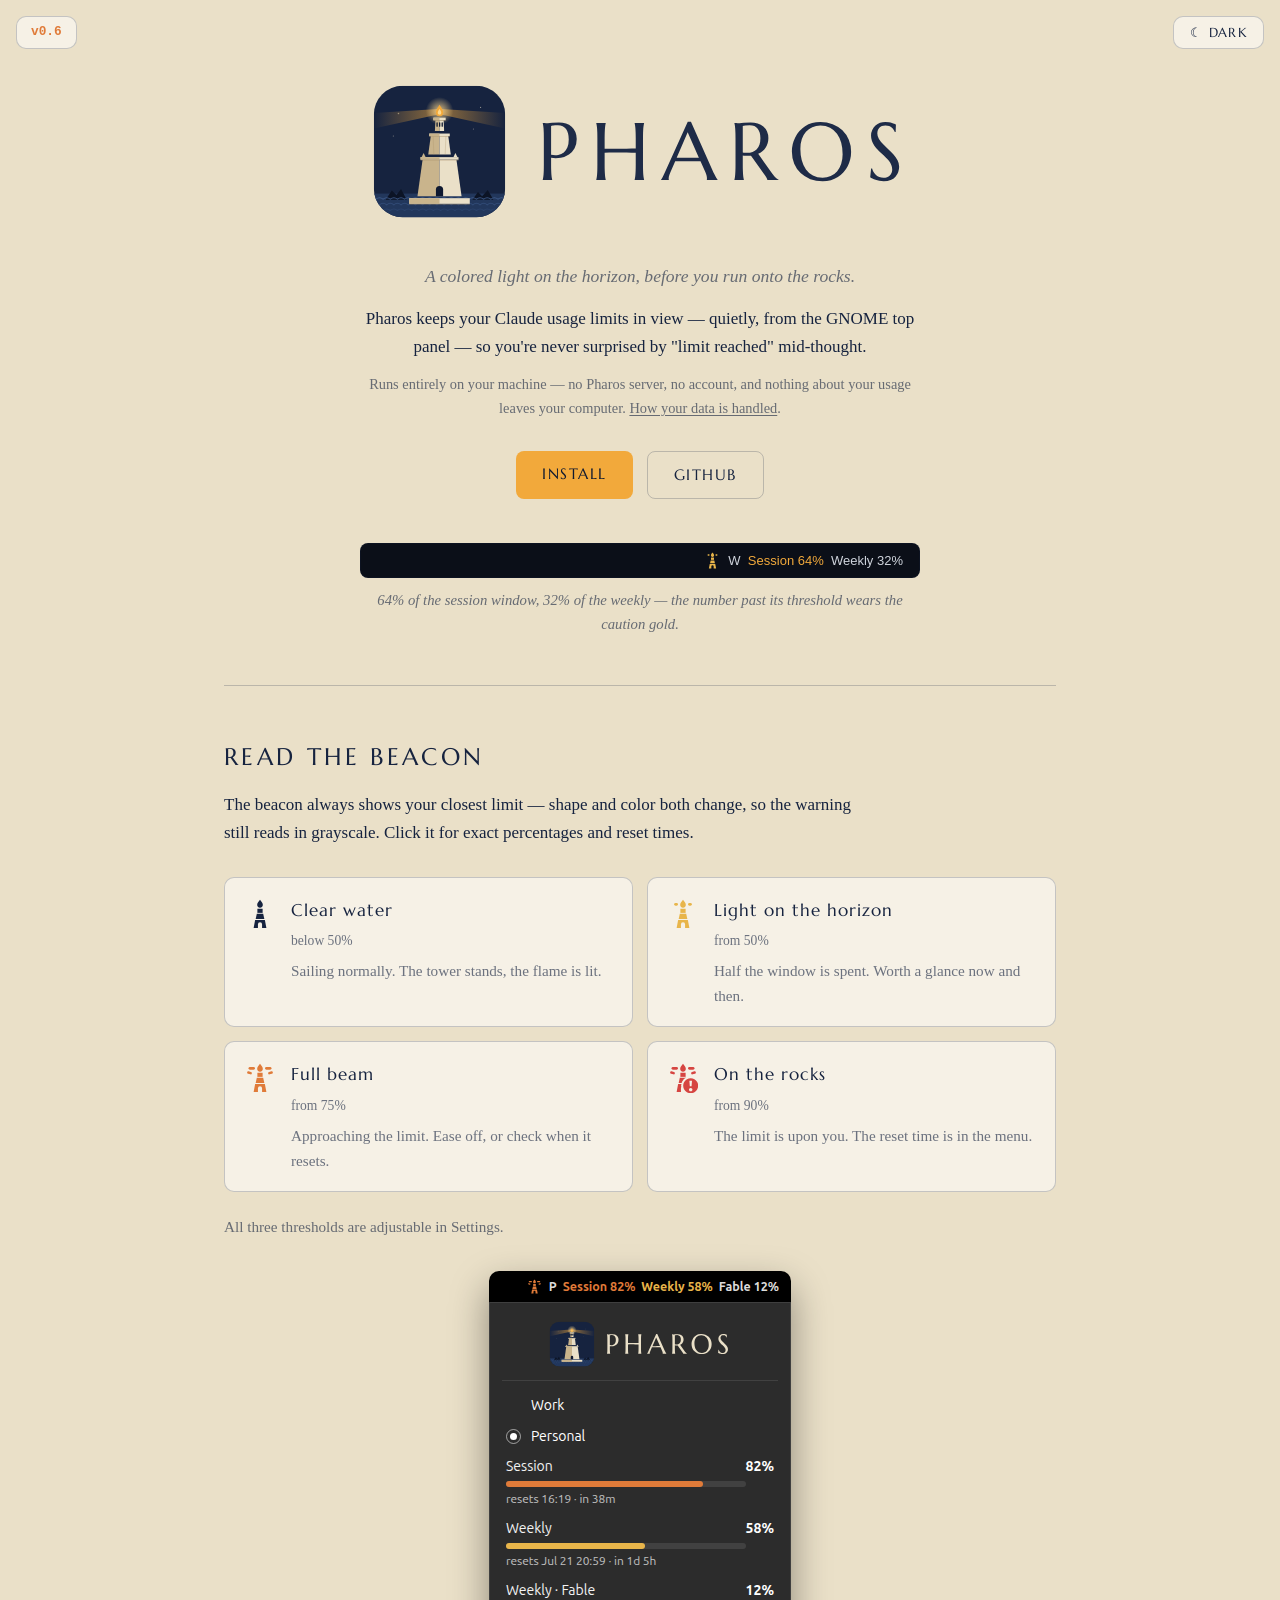
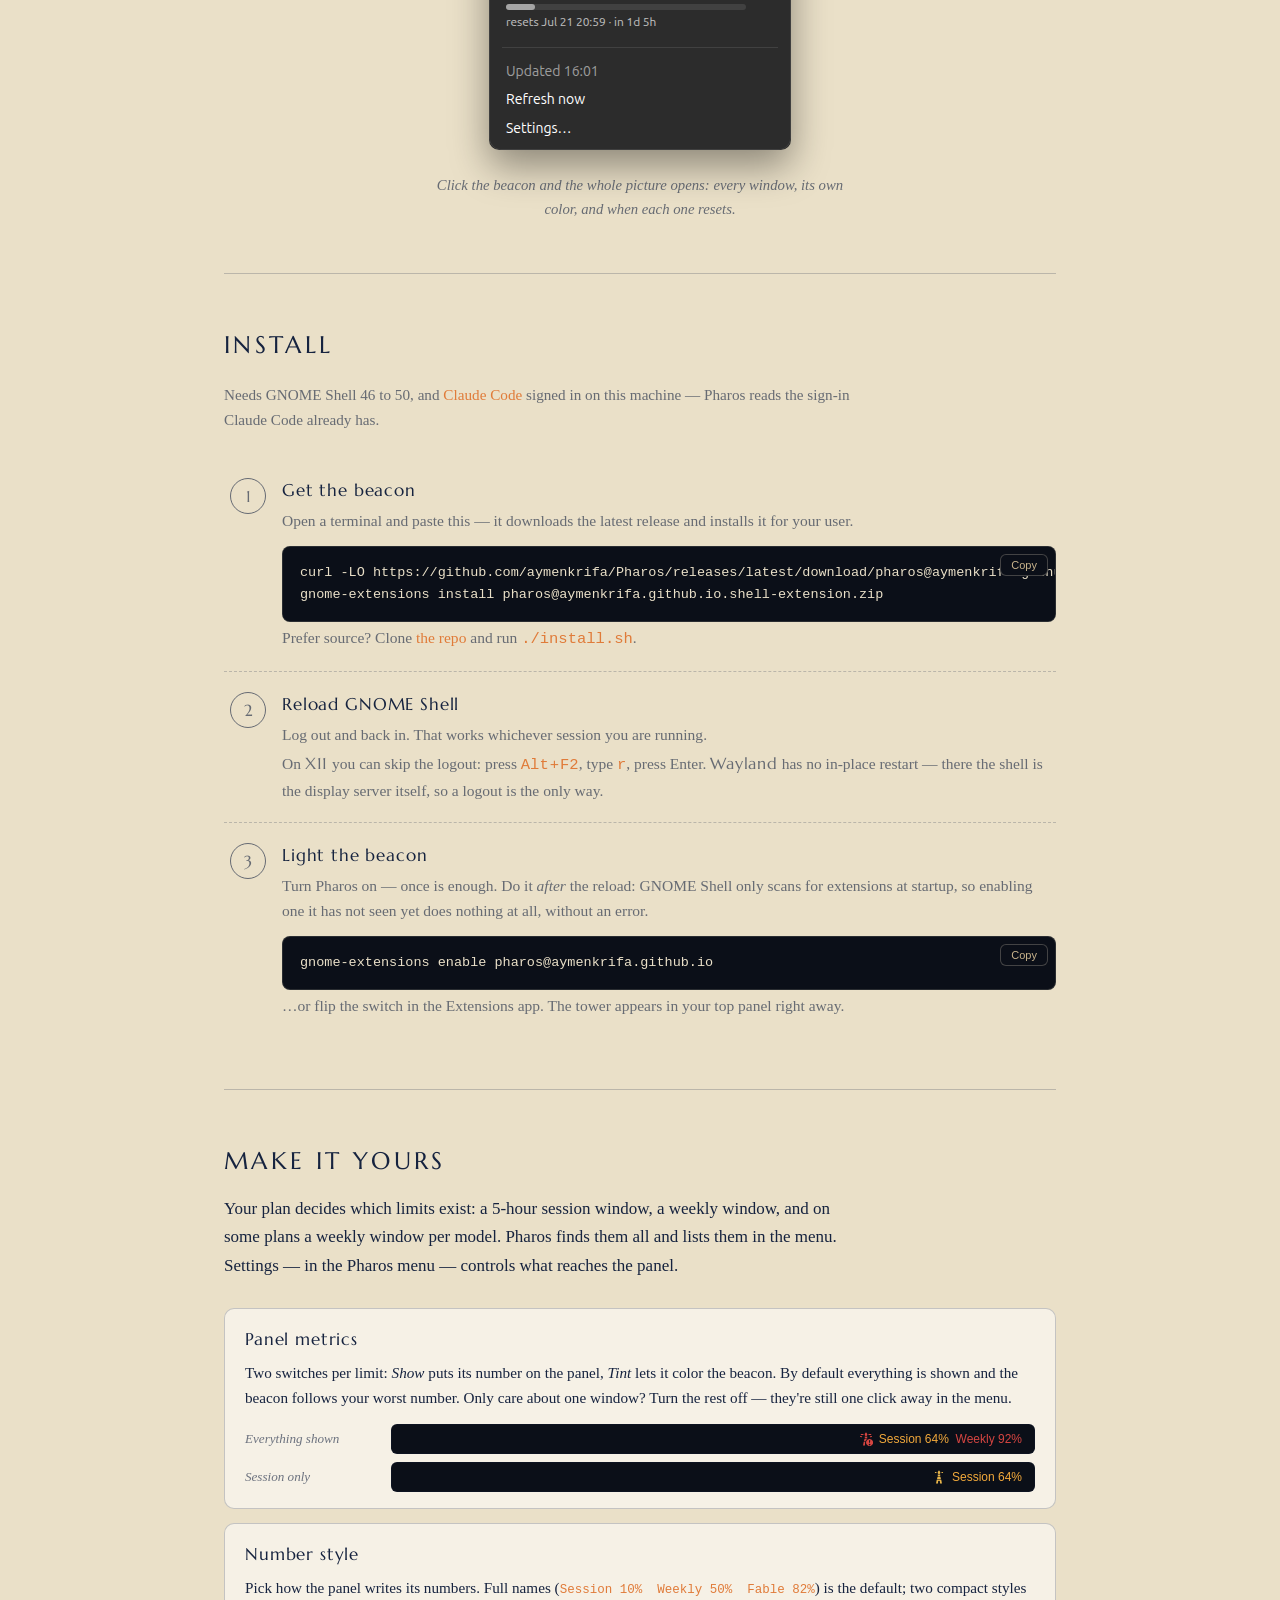
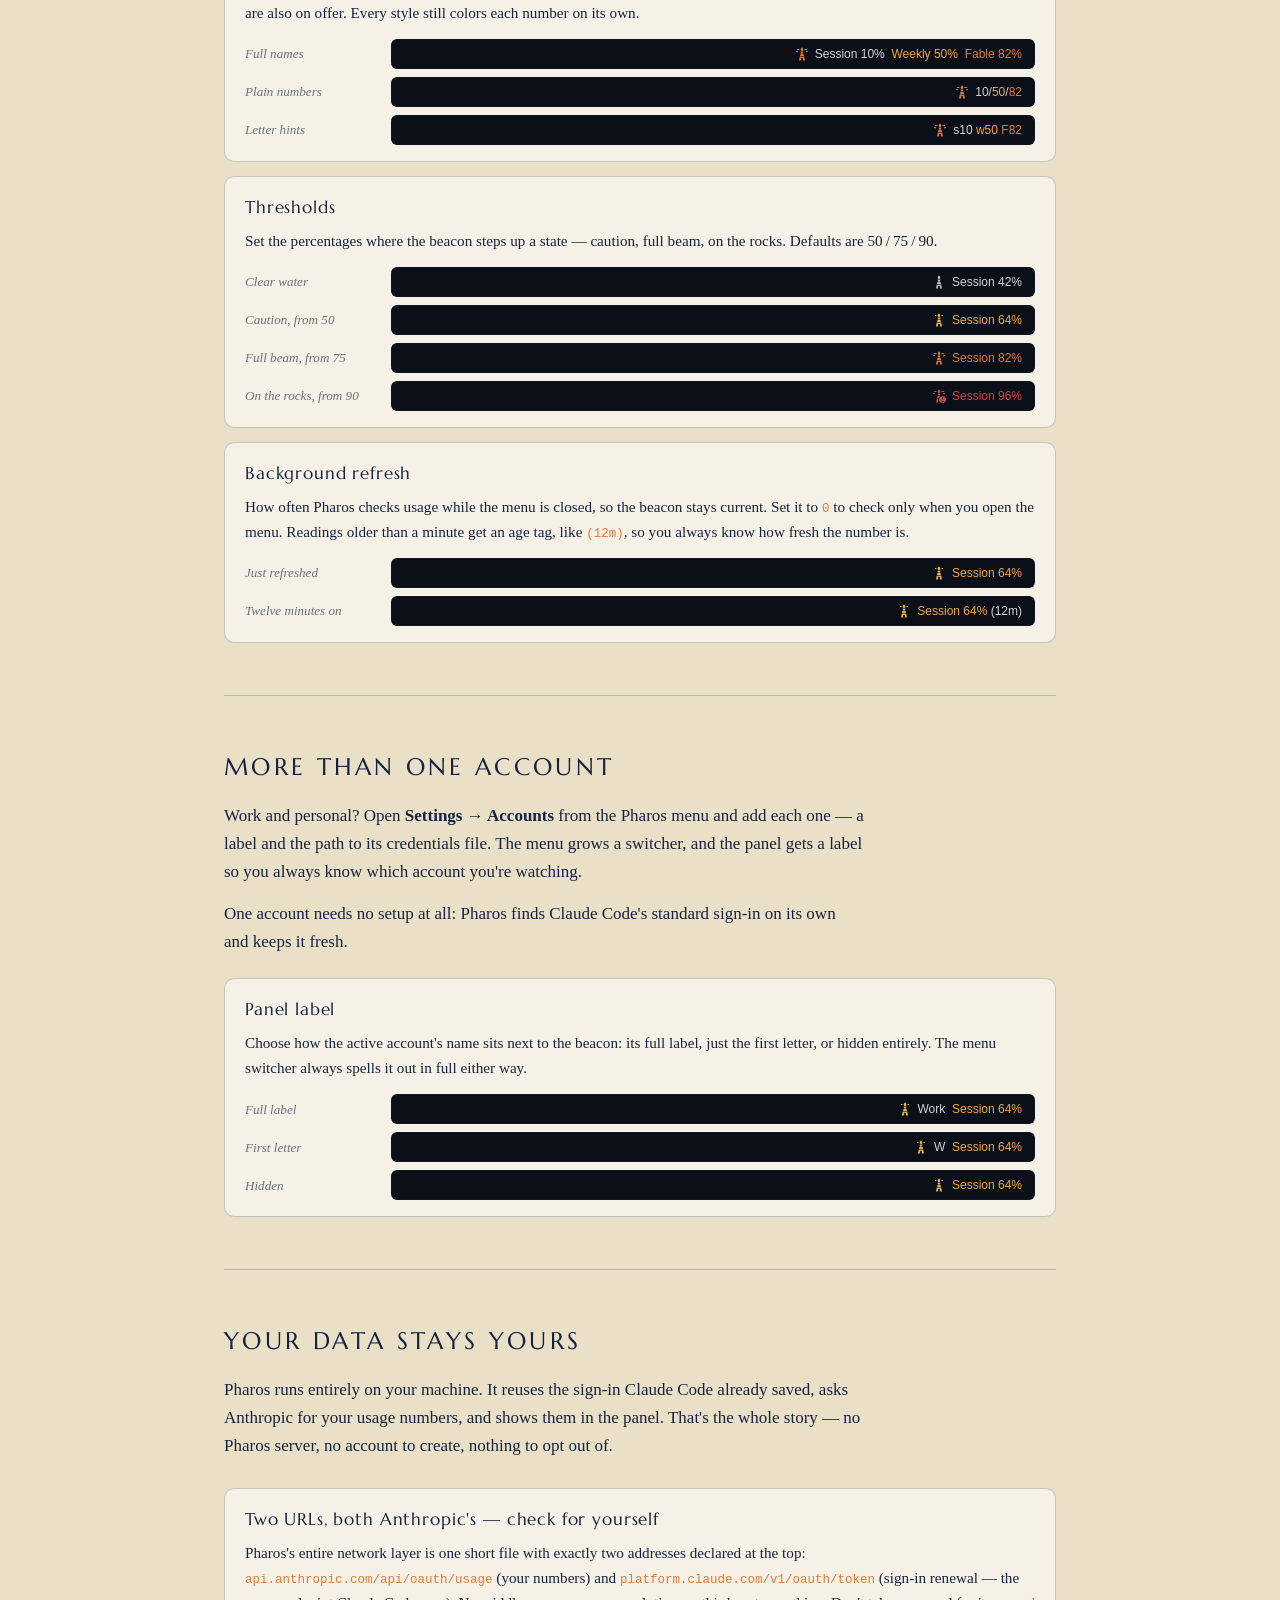
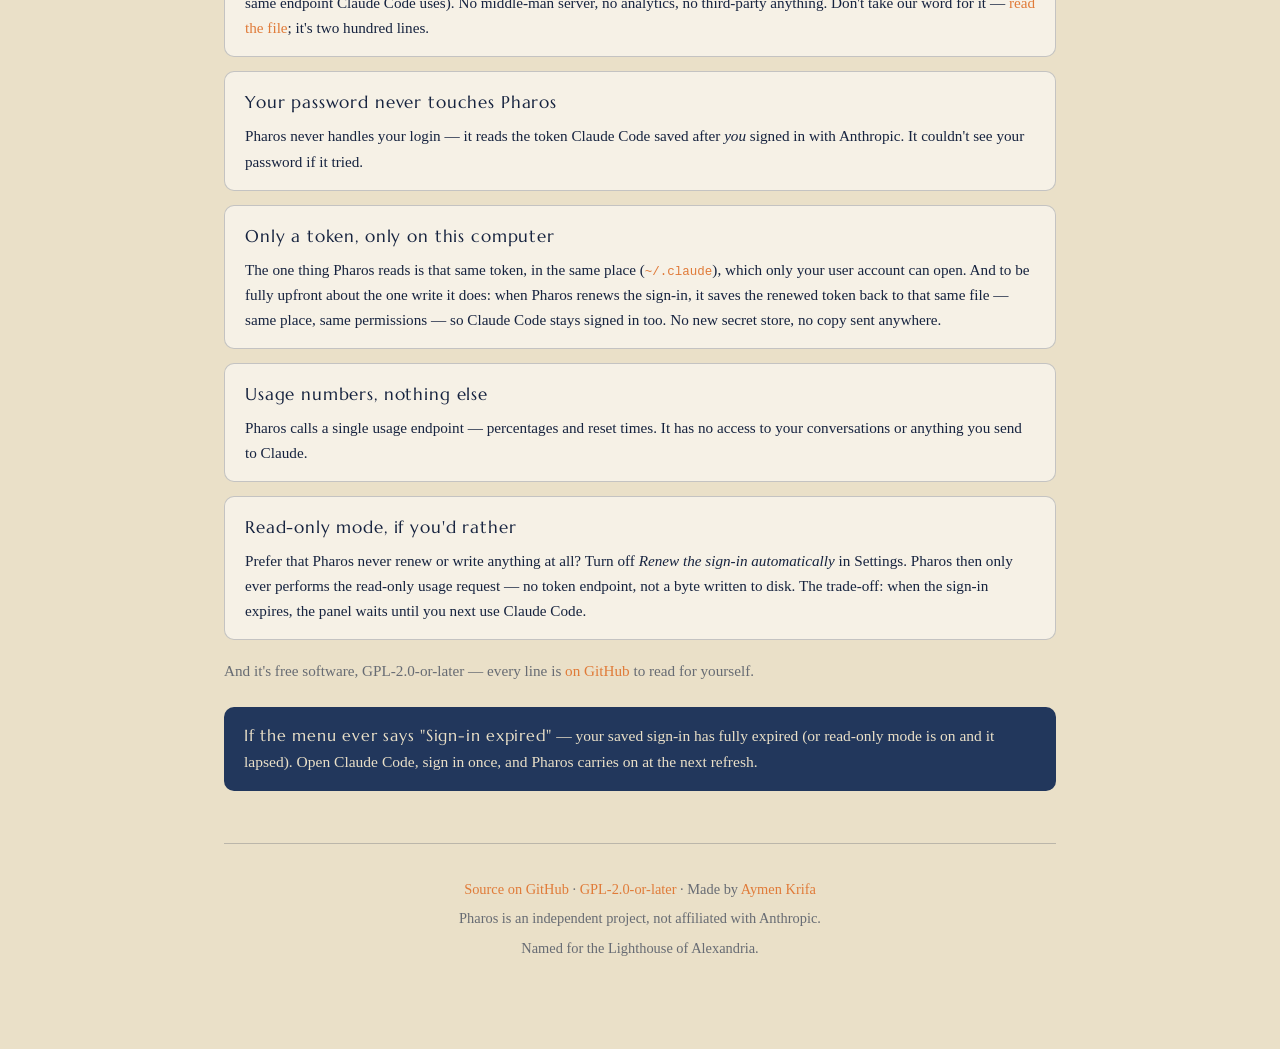
==== commit 30401f56: "Support GNOME Shell 49 and 50 (Ubuntu 26.04); release v0.6 Co-Authored-By: Claude Sonnet 5.5 <norepl" ====
--- a/docs/index.html
+++ b/docs/index.html
@@ -208,7 +208,7 @@
 </style>
 </head>
 <body>
-<a id="ver-badge" href="https://github.com/aymenkrifa/Pharos/releases/latest" target="_blank" rel="noopener" aria-label="Latest release">v0.5</a>
+<a id="ver-badge" href="https://github.com/aymenkrifa/Pharos/releases/latest" target="_blank" rel="noopener" aria-label="Latest release">v0.6</a>
 <button id="theme-toggle" aria-label="Switch between dark and light mode">☀</button>
 <main>
 
@@ -275,7 +275,7 @@
 
   <section id="install">
     <h2>Install</h2>
-    <p class="req">Needs GNOME Shell 46, 47 or 48, and
+    <p class="req">Needs GNOME Shell 46 to 50, and
     <a href="https://claude.com/product/claude-code" target="_blank" rel="noopener">Claude Code</a> signed in on
     this machine — Pharos reads the sign-in Claude Code already has.</p>
     <ol class="steps">
